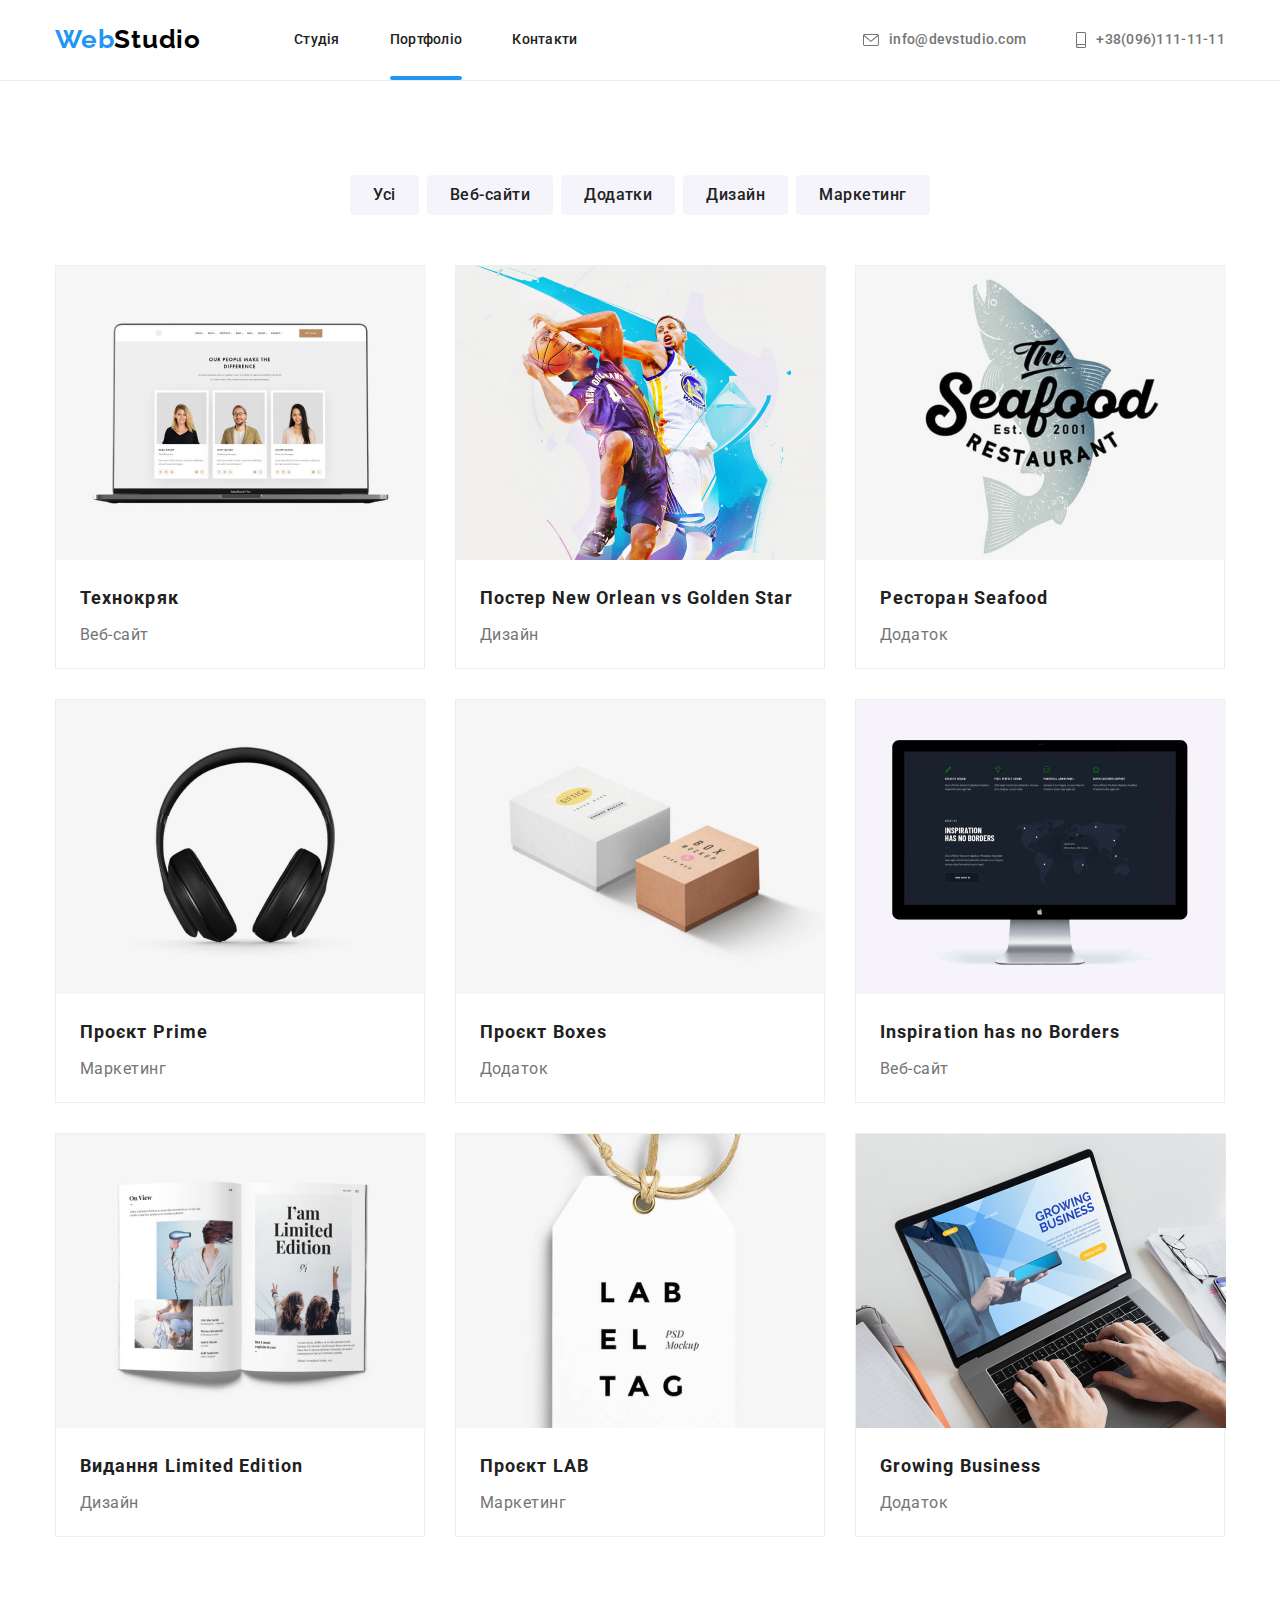
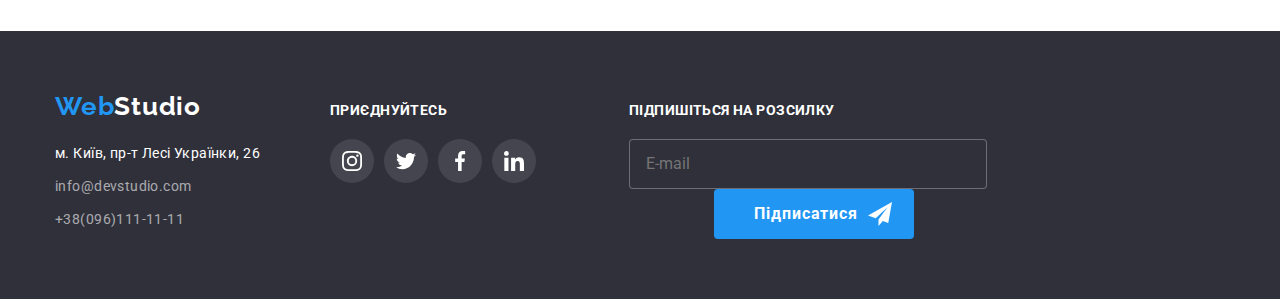
==== portfolio.html @ 128cfb01 "hw07-start" ====
<!DOCTYPE html>
<html lang="uk">
<head> 
    <meta charset="UTF-8">
    <meta http-equiv="X-UA-Compatible" content="IE=edge">
    <meta name="viewport" content="width=device-width, initial-scale=1.0">
    <title>goit-markup-hw-01</title>
    <link href="https://fonts.googleapis.com/css2?family=Raleway:wght@700&display=swap" rel="stylesheet" />
    <link href="https://fonts.googleapis.com/css2?family=Roboto:wght@400;500;700;900&display=swap" rel="stylesheet" />
    <link href="https://cdnjs.cloudflare.com/ajax/libs/modern-normalize/1.1.0/modern-normalize.min.css" rel="stylesheet" />
    <link rel="stylesheet" href="./css/styles.css" />
</head>  
<body>
    <header class="page-secondery">
        <div class="conteiner main-nav">
        <a class="logo-header" href="/"> 
            <span class="accent">Web</span>Studio
        </a>
        <nav>
         <ul class="site-nav list">
            <li class="item"><a href="./index.html" class="link">Студія</a> </li>
            <li class="item"><a href="./portfolio.html" class="link-current link">Портфоліо</a> </li>
            <li class="item"><a href="" class="link">Контакти</a> </li>
        </ul>
        </nav>
        <ul class="address list">
            <li class="item link">
                <a href="mailto:info@devstudio.com" class="link">
                <span class="icon-mail">
                    <svg width="16px" height="12px">
                        <use href="./images/icons.svg#icon-envelope"></use>
                    </svg>
                </span>
                info@devstudio.com
            </a>
        </li>
            <li class="item link">
                <a href="tel:+380961111111" class="link">
                <span class="icon-tel">
                    <svg width="10px" height="16px">
                        <use href="./images/icons.svg#icon-smartphone"></use>
                    </svg>
                </span>
                +38(096)111-11-11</a>
            </li>
        </ul>
        </div>
    </header>
    <main>
    <section class="section-portfolio">
    <div class="conteiner">
    <ul class="filter">
        <li class="button"><button class="button-filter link" type="button" class="link" >Усі</button></li>
        <li class="button"><button class="button-filter link" type="button" class="link">Веб-сайти</button></li>
        <li class="button"><button class="button-filter link" type="button" class="link">Додатки</button></li>
        <li class="button"><button class="button-filter link" type="button" class="link">Дизайн</button></li>
        <li class="button"><button class="button-filter link" type="button" class="link">Маркетинг</button></li>
    </ul>
    <ul class="pages">
        <li class="item">
           <a class="portfolio-link">
            <div class="pages-item">
            <img src="./images/portfolio1.jpg" alt="сторінка веб-сайта. Технокряк" width="370"
            />
            <p class="pages-overlay-text">
                Ресурс пропонує комплексні пропозиції 
                з різним рівнем функціоналу та сервісів. 
                Все це дозволить відвідувачу отримати вичерпні 
                відомості про компанію чи приватну особу.
            </p>
            </div>
            <div class="pages-title">
            <h2 class="pages-name">Технокряк</h2>
            <p class="pages-info">Веб-сайт</p>
            </div>
            </a>
         </li>
        <li class="item">
            <a class="portfolio-link"> 
            <div class="pages-item">                  
            <img src="./images/portfolio2.jpg" alt="два гравці баскетболісти" width="370"
            />
            <p class="pages-overlay-text">
                Ресурс пропонує комплексні пропозиції 
                з різним рівнем функціоналу та сервісів. 
                Все це дозволить відвідувачу отримати вичерпні 
                відомості про компанію чи приватну особу.
            </p>
            </div>
            <div class="pages-title">
            <h2 class="pages-name">Постер New Orlean vs Golden Star</h2>
            <p class="pages-info">Дизайн</p> 
            </div>   
            </a>                  
        </li>
        <li class="item"> 
            <a class="portfolio-link"> 
            <div class="pages-item">                       
            <img
            src="./images/portfolio-1.jpg" alt="логотип ресторану seafood" width="370"
            />
            <p class="pages-overlay-text">
                Ресурс пропонує комплексні пропозиції 
                з різним рівнем функціоналу та сервісів. 
                Все це дозволить відвідувачу отримати вичерпні 
                відомості про компанію чи приватну особу.
            </p>
            </div>
            <div class="pages-title">
            <h2 class="pages-name">Ресторан Seafood</h2>
            <p class="pages-info">Додаток</p>
            </div>   
            </a>                     
        </li>
        <li class="item"> 
            <a class="portfolio-link">
            <div class="pages-item">                        
            <img
            src="./images/portfolio-2.jpg" alt="навушники повнорозмірні бездротові" width="370"
            />
            <p class="pages-overlay-text">
                Ресурс пропонує комплексні пропозиції 
                з різним рівнем функціоналу та сервісів. 
                Все це дозволить відвідувачу отримати вичерпні 
                відомості про компанію чи приватну особу.
            </p>
            </div>
            <div class="pages-title">
            <h2 class="pages-name">Проєкт Prime</h2>
            <p class="pages-info">Маркетинг</p>
            </div> 
            </a>                    
        </li>
        <li class="item">   
            <a class="portfolio-link">
            <div class="pages-item">                  
            <img
            src="./images/portfolio5.jpg" alt="коробки" width="370"
            />
            <p class="pages-overlay-text">
                Ресурс пропонує комплексні пропозиції 
                з різним рівнем функціоналу та сервісів. 
                Все це дозволить відвідувачу отримати вичерпні 
                відомості про компанію чи приватну особу.
            </p>
            </div>
            <div class="pages-title">
            <h2 class="pages-name">Проєкт Boxes</h2>
            <p class="pages-info">Додаток</p>
            </div>     
            </a>                   
        </li>
        <li class="item">   
            <a class="portfolio-link">
            <div class="pages-item">                     
            <img
            src="./images/111.jpg" alt="сторінка веб-сайта. Inspiration has no Borders" width="370"
            />
            <p class="pages-overlay-text">
                Ресурс пропонує комплексні пропозиції 
                з різним рівнем функціоналу та сервісів. 
                Все це дозволить відвідувачу отримати вичерпні 
                відомості про компанію чи приватну особу.
            </p>
            </div>
            <div class="pages-title">
            <h2 class="pages-name">Inspiration has no Borders</h2>
            <p class="pages-info">Веб-сайт</p>
            </div>    
            </a>                    
        </li>
        <li class="item">  
            <a class="portfolio-link"> 
            <div class="pages-item">                     
            <img
            src="./images/portfolio7.jpg" alt="відкритий журнал, сторінки 22 і 23" width="370"
            />
            <p class="pages-overlay-text">
                Ресурс пропонує комплексні пропозиції 
                з різним рівнем функціоналу та сервісів. 
                Все це дозволить відвідувачу отримати вичерпні 
                відомості про компанію чи приватну особу.
            </p>
            </div>
            <div class="pages-title">
            <h2 class="pages-name">Видання Limited Edition</h2>
            <p class="pages-info">Дизайн</p>
            </div> 
            </a>                       
        </li>
        <li class="item"> 
            <a class="portfolio-link">
            <div class="pages-item">                        
            <img
            src="./images/portfolio8.jpg" alt="ярлик з рекламою проекту LAB" width="370"
            />
            <p class="pages-overlay-text">
                Ресурс пропонує комплексні пропозиції 
                з різним рівнем функціоналу та сервісів. 
                Все це дозволить відвідувачу отримати вичерпні 
                відомості про компанію чи приватну особу.
            </p>
            </div>
            <div class="pages-title">
            <h2 class="pages-name">Проєкт LAB</h2>
            <p class="pages-info">Маркетинг</p>
            </div>  
            </a>                      
        </li>
        <li class="item">  
            <a class="portfolio-link">
            <div class="pages-item">                     
            <img
            src="./images/2910404.jpg" alt="відкритий ноутбук" width="370"
            />
            <p class="pages-overlay-text">
                Ресурс пропонує комплексні пропозиції 
                з різним рівнем функціоналу та сервісів. 
                Все це дозволить відвідувачу отримати вичерпні 
                відомості про компанію чи приватну особу.
            </p>
            </div>
            <div class="pages-title">
            <h2 class="pages-name">Growing Business</h2>
            <p class="pages-info">Додаток</p>
            </div>  
            </a>                      
        </li>
    </ul>
    </div>
    </section>
    </main>
    <footer class="footer">
        <div class="conteiner-box">
            <div class="box-first">
            <a class="logo-footer" href="/"> 
                <span class="accent">Web</span>Studio
            </a>
            <address class="address-footer">
                м. Київ, пр-т Лесі Українки, 26
            </address>
              <address class="address-email">
                <a href="mailto:info@devstudio.com" class="link">info@devstudio.com</a>
              </address>
            <address class="address-tel">
                <a href="tel:+380961111111" class="link">+38(096)111-11-11</a>
              </address>
              </div>
              <div class="box-secondary">
                <h3 class="socials-title">ПРИЄДНУЙТЕСЬ</h3>
              <ul class="socials-list">
                <li> <a class="socials-link" href="#">
                    <svg width="20" height="20">
                      <use href="./images/icons.svg#icon-instagram-2"></use>
                    </svg>
                  </a>
                </li>
                <li> <a class="socials-link" href="#">
                    <svg width="20" height="20">
                      <use href="./images/icons.svg#icon-twitter-1"></use>
                    </svg>
                  </a>
                </li>
                <li> <a class="socials-link" href="#">
                    <svg width="20" height="20">
                      <use href="./images/icons.svg#icon-facebook-1"></use>
                    </svg>
                  </a>
                </li>
                <li> <a class="socials-link" href="#">
                    <svg width="20" height="20">
                      <use href="./images/icons.svg#icon-linkedin-1"></use>
                    </svg>
                  </a>
                </li>
              </ul>
            </div>
          
      <div class="box-third">
        <form class="footer-form">
           <h3 class="socials-title">Підпишіться на розсилку</h3>
            <input type="email" name="email" class="footer-input-email" placeholder="E-mail"/>
            <button type="submit" class="footer-btn">Підписатися
              <svg class="footer-btn-icon" width="24" height="24">
                <use href="./images/icons.svg#icon-send"></use>
              </svg>
            </button>
        </form>
      </div>
    </div>
    </footer>
</body>
</html>
---- css/styles.css ----
/* колір фону #F5F5F5!*/
/* header top line bg #FFFFFF! */
/* section bg ефективні рішення #2F303A */
/* section bg наша команда #F5F4FA */
/* футер bg #2F303A */
/* колір основного тексту #757575! */
/*другорядний колір тексту #212121*/
/* акцент #2196F3 */
/* address: телефон і e-mail rgba(255, 255, 255, 0.6) */

:root {
--primary-background-color: #F5F5F5;
--primary-white-color: #FFFFFF;
--primary-text-color: #757575;
--title-text-color: #212121;
--accent-color: #2196F3;
--primary-logo-color: #000000; 
--input-border-color:rgba(33, 33, 33, 0.2);
}

html {
box-sizing: border-box;
}

*,
*::before,
*::after {
box-sizing: inherit;
}

body {
/*background: var(--primary-background-color);*/
color: var(--primary-text-color);
font-family: Roboto, sans-serif;
/*overflow: hidden;*/
}

ul {
list-style: none;
margin-top: 0;
margin-bottom: 0;
padding: 0;
    }
img {
    display:block;
}
    
.visually-hidden {
position: absolute;
white-space: nowrap;
width: 1px;
height: 1px;
overflow: hidden;
border: 0;
padding: 0;
clip: rect(0 0 0 0);
clip-path: inset(50%);
margin: -1px;
}

.conteiner {
margin-left: auto;
margin-right: auto;
padding-left: 15px;
padding-right: 15px;
width: 1200px;
}


/* HEADER */

.page-first {
background-color: var(--primary-white-color);
}

.logo-header {
padding-top: 24px;
padding-bottom: 25px;

text-decoration: none;
color: var(--primary-logo-color);
font-family: Raleway, sans-serif; 
font-weight: 700;
font-size: 26px;
line-height: 1.19;
letter-spacing: 0.03em;
}

.accent {
color: var(--accent-color);
}

/* Site-nav */

.site-nav{
    display: flex;
    margin-left: 93px;
}

.site-nav .item:not( :last-child) {
    margin-right:50px;
}

.site-nav a {
display:block;
padding-top: 32px;
padding-bottom: 32px;

position: relative;

color: var(--title-text-color);
font-weight: 500;
font-size: 14px;
line-height: 1.14em;
letter-spacing: 0.02em;
text-decoration: none;

transition: color 250ms cubic-bezier(0.4, 0, 0.2, 1)
}

.site-nav .link:hover,
.site-nav .link:focus {
color: var(--accent-color);
;
}

.main-nav {
display: flex;
align-items: center;
  }

.link-current::after {
display: inline-block;
content:"";
width: 100%;
height: 4px;

position: absolute;
left: 0;
top: 76px;
background-color: var(--accent-color);
border-radius: 2px;
}


  /* address header*/

.address {
display:flex;
margin-left: auto;
}

.address .item:not( :last-child) {
margin-right:50px;
}

.address a {
display: flex;
align-items: center;

text-decoration: none;
color: var(--primary-text-color);
fill: var(--primary-text-color);
font-weight: 500;
font-size: 14px;
line-height: 1.14;
letter-spacing: 0.02em;

transition: color 250ms cubic-bezier(0.4, 0, 0.2, 1), 
    fill 250ms cubic-bezier(0.4, 0, 0.2, 1);
}

.address .item :hover,
.address .item :focus {
    color: var(--accent-color);
    fill: var(--accent-color);
    
}


.icon-mail {
display: flex;
align-items: center;
padding-top: 34px;
padding-bottom: 34px;
margin-right: 10px;
fill: currentColor;

transition: fill 250ms cubic-bezier(0.4, 0, 0.2, 1);
}

.icon-mail :hover,
.icon-mail :focus {
fill: var(--accent-color);
}

.icon-tel {
display: flex;
align-items: center;
padding-top: 32px;
padding-bottom: 32px;
margin-right: 10px;
fill: currentColor;

transition: fill 250ms cubic-bezier(0.4, 0, 0.2, 1);
}
    
.icon-tel :hover,
.icon-tel :focus {
fill: var(--accent-color);
}

/* Modal*/

.backdrop {
position: fixed;
top: 0;
left: 0;
z-index: 1;
width: 100%;
height: 100%;
background-color: rgba(47, 48, 58, 0.4);
opacity: 1;
transition: opacity 1250ms cubic-bezier(0.4, 0, 0.2, 1),
visibility  1250ms cubic-bezier(0.4, 0, 0.2, 1);

}

.backdrop.is-hidden .modal {
transform: translate(-50%, -50%) scale(1);
}

.is-hidden {
opacity: 0;
visibility: hidden;
pointer-events: none;

}

.modal {
position: absolute;
top: 50%;
left: 50%;
transform: translate(-50%, -50%) scale(1);

width: 528px;
max-height: 581px;
height: 100%;
padding: 40px;
background-color: var(--primary-white-color);
box-shadow: 0px 1px 3px rgba(0, 0, 0, 0.12), 
0px 1px 1px rgba(0, 0, 0, 0.14), 
0px 2px 1px rgba(0, 0, 0, 0.2);
border-radius: 4px;
/*overflow: auto;*/

}

.modal-close-button {
position: absolute;
top: 8px;
right: 8px;
display: flex;
align-items: center;
justify-content: center;
padding: 0;
width: 30px;
height: 30px;

fill:rgba(0, 0, 0, 1);
background-color: var(--primary-white-color);
border: 1px solid rgba(0, 0, 0, 0.1);
border-radius: 50%;
cursor: pointer;

transition: fill 250ms cubic-bezier(0.4, 0, 0.2, 1);
}



.modal-close-button:hover,
.modal-close-button:focus {
    fill: var(--accent-color);
  }

/* Form */
.modal-title {
font-family: 'Roboto';
font-style: normal;
font-weight: 700;
font-size: 20px;
line-height: 1.15em;
text-align: center;
letter-spacing: 0.03em;

color: #212121;
max-width: 448px;
max-height: 23;
margin-top: 0;
margin-bottom: 12px;
    }

.form-label {
display: block;
margin-bottom: 4px;
font-size: 12px;
line-height: 1.17em;
letter-spacing: 0.01em;

color: var(--primary-text-color);

}

.form-control {
position: relative;    
}

.form-input {
width: 100%;
height: 40px;
padding: 14px 14px 14px 35px;
border: 1px solid var(--input-border-color);
border-radius: 4px;
outline: none;  
margin-bottom: 10px;
cursor: pointer;
}

.form-input:focus {
border-color: var(--accent-color);
}

.form-input:focus + .form-icon{
border-color: var(--accent-color);
fill: var(--accent-color);
transform:translate(-250%, -100%);

    }

.form-icon {
position: absolute;
top:50%;
left: 15px;
transform:translate(0%, -100%);
fill: var(--title-text-color);
transition: transform 250ms cubic-bezier(0.4, 0, 0.2, 1);
}

.form-textarea {
width: 100%;
height: 120px;
padding: 12px 16px;
margin-bottom: 20px;
border: 1px solid var(--input-border-color);
border-radius: 4px;
font-size: 12px;
line-height: 1.17;
resize: none;
fill: rgba(117, 117, 117, 0.5)
}

 textarea :checked {
    border-color: var(--accent-color);
    fill: var(--accent-color);
}


/*Checkbox*/
.checkbox-control {
    position: relative;
    display: flex;
    align-items: center;
    justify-content: center;
    margin-bottom: 30px;
    
}

.checkbox-label {
display: block;
padding-left: 8px;
  font-size: 14px;
  /*line-height: 1.71;*/
  letter-spacing: 0.03em;
  color: var(--primary-text-color);
  cursor: pointer;

  
  }

.checkbox-input {
      appearance: none;
    -webkit-appearance: none;
    -moz-appearance: none;
  }

 
.checkbox-input {
    width: 16px;
    height: 15px;     
    display: flex;
    align-items: center;
    justify-content: center;
   }

.checkbox-border  {
    position: absolute;
    top: 50%;
    left: 20px;
    transform: translateY(-50%);
    display: flex;
    align-items: center;
    justify-content: center;
    width: 16px;
    height: 15px;
    border: 2px solid rgba(33, 33, 33, 1);
    border-radius: 2px;
    background-color: var(--primary-white-color);
    background-origin: border-box;
    z-index: -1;
    transition: background-color 250ms cubic-bezier(0.4, 0, 0.2, 1),
    fill-opacity 250ms cubic-bezier(0.4, 0, 0.2, 1);
}

.checkbox-input:checked + .checkbox-border  {
    border: none;
    background-color: var(--accent-color);
    fill: var(--primary-white-color)
  }

  .form-button {
    display: flex;
    align-items: center;
    justify-content: center;
    margin-left: auto;
    margin-right: auto;
    border: none;
border-radius: 4px;
padding: 10px 52px;

min-width: 200px;
height: 50px;
box-shadow: 0px 4px 4px rgba(0, 0, 0, 0.15);

      
background-color: var(--accent-color);
color: var(--primary-white-color);
font-family: inherit;
font-weight: 700;
font-size: 16px;
line-height: 1.88;
letter-spacing: 0.06em;   
cursor: pointer;
transition: background-color 2250ms cubic-bezier(0.4, 0, 0.2, 1),
color 2250ms cubic-bezier(0.4, 0, 0.2, 1);
  }

  .form-button:hover {
 color: tomato;
  }
  
 /*HERO */

 .section-hero {
max-width: 1600px;
height: 600px;
margin-left: auto;
margin-right: auto;
background-image: linear-gradient(rgba(47, 48, 58, 0.4),
 rgba(47, 48, 58, 0.4)), 
 url(../images/bcg-Img.jpg);
background-size: cover;
background-repeat: no-repeat;
background-position: center;
background-color: #000000;
 }

.section-hero {
padding-top: 200px;
padding-bottom: 200px;
margin-left: auto;
 margin-right: auto;
    
background-color: #2F303A;
color: var(--primary-white-color);
   }

.hero-title {
margin-top: 0;
margin-bottom: 0;
margin-bottom: 30px;

text-transform: uppercase;
font-weight: 900;
font-size: 44px;
line-height: 1.36;
letter-spacing: 0.06em;
align-items: center;
text-align: center;
    /*outline: 2px solid tomato;*/
   }

/* BUTTON */

.hero-button {
display: flex;
margin-left: auto;
margin-right: auto;
border-radius: 4px;
padding: 10.14px 32.04px;
min-width: 216px;
        
background-color: var(--accent-color);
color: var(--primary-white-color);
font-family: inherit;
font-weight: 700;
font-size: 16px;
line-height: 1.88;
letter-spacing: 0.06em;       
}

/*features*/

.section-features {
padding-top: 94px;
padding-bottom: 94px;
   }

.features {
display: flex;
padding-left: 0;
padding-right: 0;
    }

.features > .features-text {
width: 270px;
margin-right: 30px;
margin-left: 0;
}
        
.features-text:last-child {
margin-right: 0px;
}
    
.icon-img {
display: flex;
align-items: center;
justify-content: center;
width: 270px;
height: 120px;
background-color: #F5F4FA;
margin-bottom: 30px;
border-radius: 4px;
}

.section-title {
margin-top: 0;
margin-bottom: 10px;
color: var(--title-text-color);
font-family: Roboto;
font-weight: 700;
font-size: 14px;
line-height: 1.14;
letter-spacing: 0.03em;
    }

.section-paragraph {
margin-top: 0;
margin-bottom: 0;
font-weight: 400;
font-size: 14px;
line-height: 1.71;
letter-spacing: 0.03em;
    }

/* Чим ми займаємося*/ 

.section-work {
padding-top: 0px;
padding-bottom: 94px;
}

.job {
margin-top: 0;
margin-bottom: 50px;
color: var(--title-text-color);
font-weight: 700;
font-size: 36px;
line-height: 1.17;
letter-spacing: 0.03em;
text-align: center;
}

.metier {
display: flex;
padding-left: 0;
padding-right: 0;
}

.metier .box{
width: 370px;
margin-right: 30px;
}

.metier .box:last-child{
margin-right: 0;
}

.box-img {
position: relative;
overflow: hidden;
}

.box-title-overlay {
position: absolute;
  right: 0;
  bottom: 0;
  width: 370px;
  height: 70px;
  color: var(--primary-white-color);
  background-color: rgba(47, 48, 58, 0.8);
}

.box-title-overlay {
font-family: 'Roboto';
font-style: normal;
font-weight: 700;
font-size: 14px;
line-height: 16px;
text-align: center;
letter-spacing: 0.03em;
text-transform: uppercase;
margin: 0;

color: var(--primary-white-color);
}

.addition {
    display: flex;
    align-items: center;
    justify-content: center;   
}

.mobile {
    display: flex;
    align-items: center;
    justify-content: center;  
}

.design {
    display: flex;
    align-items: center;
    justify-content: center; 
}


/* Наша команда*/

.section-team {
padding-top: 94px;
padding-bottom: 94px;
background-color: #F5F4FA;
}

.section-text {
margin-top: 0;
margin-bottom: 50px;
color: var(--title-text-color);
font-weight: 700;
font-size: 36px;
line-height: 1.17;
letter-spacing: 0.03em;
text-align: center;
}

.photo-list {
display: flex;
  }

.photo-list  .item {
width: 270px;
margin-right: 30px;
}

.photo-list  .item:last-child {
margin-right: 0;
}

.crewman {
background-color: var(--primary-white-color);
box-shadow: 0px 1px 3px rgba(0, 0, 0, 0.12), 
0px 1px 1px rgba(0, 0, 0, 0.14), 
0px 2px 1px rgba(0, 0, 0, 0.2);
border-radius: 0px 0px 4px 4px;
padding-top: 30px;
padding-bottom: 30px;
text-align: center;
}

.social-box {
display: flex;
align-items: center;
justify-content: center;
}

.section-name {
margin-top: 0;
margin-bottom: 10px;
color: var(--title-text-color);
font-weight: 500;
font-size: 16px;
line-height: 1.19;
letter-spacing: 0.03em;
}

.section-profession {
margin-top: 0;
margin-bottom: 16px;
font-weight: 400;
font-size: 16px;
line-height: 1.19;
letter-spacing: 0.03em;
}

.team-socials-link {
display: flex;
align-items: center;
justify-content: center;
width: 44px;
height: 44px;
fill: #AFB1B8;
background-color: var(--primary-white-color);
border-radius: 50%;

transition: background-color 250ms cubic-bezier(0.4, 0, 0.2, 1),
fill 250ms cubic-bezier(0.4, 0, 0.2, 1);
}

.team-socials-link:hover,
.team-socials-link:focus {
background-color: var(--accent-color);
fill: var(--primary-white-color);
}

/* Постійні клієнти*/

.section-clients {
padding-top: 94px;
padding-bottom: 94px; 
}

.title-clients {
margin-top: 0;
margin-bottom: 50px;
color: var(--title-text-color);
font-weight: 700;
font-size: 36px;
line-height: 1.17;
letter-spacing: 0.03em;
text-align: center;
}

.clients-list {
display: flex;
align-items: center;
justify-content: center;  
}


.clients-img {
display: flex;
width: 170px;
height: 92px;
margin-right: 30px;
align-items: center;
justify-content: center;
fill: #AFB1B8;
border: 1px solid #AFB1B8;
border-radius: 4px;

transition: fill 250ms cubic-bezier(0.4, 0, 0.2, 1),
 border 250ms cubic-bezier(0.4, 0, 0.2, 1);
}


.clients-item  .clients-img:hover,
.clients-item  .clients-img:focus {
 fill: var(--accent-color);
 border: 1px solid var(--accent-color);
 
}


/* footer*/

footer {
background-color: #2F303A;
}

.footer {
padding-top: 60px;
padding-bottom: 60px;
}

.conteiner-box {
display: flex;
align-items: baseline;
margin-left: auto;
margin-right: auto;
padding-left: 15px;
padding-right: 15px;
width: 1200px;
}

.box-first {
margin-left: 0px;
margin-right: 70px;
}

.box-secondary {
display: block;
margin-right: 93px;
}


.logo-footer {
display: block;
margin-top: 0px;
margin-bottom: 20px;

text-decoration: none;
color: var(--primary-white-color);
font-family: 'Raleway';
font-style: normal;
font-weight: 700;
font-size: 26px;
line-height: 1.19;
letter-spacing: 0.03em;
}


.address-footer {
display: block;
margin-top: 0;
margin-bottom: 9px;

text-decoration: none;
color: var(--primary-white-color);
font-family: 'Roboto';
font-style: normal;
font-weight: 400;
font-size: 14px;
line-height: 1.71;
letter-spacing: 0.03em;
}

.address-email a {
display: block;
margin-top: 0;
margin-bottom: 9px;

color: rgba(255, 255, 255, 0.6);
text-decoration: none;
font-family: 'Roboto';
font-style: normal;
font-weight: 400;
font-size: 14px;
line-height: 1.71;
letter-spacing: 0.03em;

transition: color 250ms cubic-bezier(0.4, 0, 0.2, 1);
}

.address-tel a {
display: block;
margin-top: 0;
margin-bottom: 0px;

color: rgba(255, 255, 255, 0.6);
text-decoration: none;
font-family: 'Roboto';
font-style: normal;
font-weight: 400;
font-size: 14px;
line-height: 1.71;
letter-spacing: 0.03em;

transition: color 250ms cubic-bezier(0.4, 0, 0.2, 1);
}


.address-email .link:hover,
.address-email .link:focus {
color: var(--accent-color);
}

.address-tel .link:hover,
.address-tel .link:focus {
color: var(--accent-color);
}

.socials-title {
display: block;
margin-top: 0;
margin-bottom: 20px;
color: var(--primary-white-color);
font-family: Roboto;
font-weight: 700;
font-size: 14px;
line-height: 1.14;
letter-spacing: 0.03em;
text-transform: uppercase;
        }

.socials-list {
display: flex;
gap: 10px;
      }
      
.socials-link {
display: flex;
align-items: center;
justify-content: center;
width: 44px;
height: 44px;
fill: var(--primary-white-color);
background-color: rgba(255, 255, 255, 0.1);
border-radius: 50%;

transition: background-color 250ms cubic-bezier(0.4, 0, 0.2, 1);
}
      
.socials-link:hover,
.socials-link:focus {
background-color: var(--accent-color);
}

/* Footer form*/

.box-third {
display: inline-block;
}

.footer-input-btn {
display: flex;
align-content: center;
justify-content: center;
}

.footer-input-email {
  margin-left: auto;
  margin-right: 12px;
  font-size: 16px;
  line-height: 1.2;
  background-color: rgba(47, 48, 58, 1);
  color:rgba(255, 255, 255, 0.6);
  padding-left: 16px;
  width: 358px;
  height: 50px;
  border: 1px solid 
  rgba(255, 255, 255, 0.3);
  border-radius: 4px;
  outline: none;
  transition: border-color var(--accent-color);
}

.footer-btn {
margin-left: auto;
margin-right: auto;
border: none;
border-radius: 4px;
padding: 10px 10px 10px 28px;

font-size: 16px;
font-weight: 700;
line-height: 1.9;
letter-spacing:0.06em;
background-color: var(--accent-color);
color: var(--primary-white-color);
fill: var(--primary-white-color);

min-width: 200px;
height: 50px;

display: flex;
align-items: center;
justify-content: center;
cursor: pointer;
}

.footer-btn-icon {
margin-left: 10px;
align-items: center;
}



/*Portfolio*/

.page-secondery {
background-color: var(--primary-white-color);
border-bottom: 1px solid #ECECEC;
}

.section-portfolio{
padding-top: 94px;
padding-bottom: 94px;

}

.filter {
display: flex;
justify-content: center;
margin-left: auto;
margin-right: auto;
margin-bottom: 50px;
padding-left: 0;
}

.button-filter {
padding: 6px 22px;
background: #F5F4FA;
border-radius: 4px;
border: 1px solid transparent;
text-align: center;

color: var(--title-text-color);
font-family: 'Roboto';
font-style: normal;
font-weight: 500;
font-size: 16px;
line-height: 1.62;
letter-spacing: 0.03em;

}

.button {
margin-right: 8px;
    }

.button:last-child {
margin-right: 0px;
}

.filter .link {
transition: background-color 250ms cubic-bezier(0.4, 0, 0.2, 1),
    color 250ms cubic-bezier(0.4, 0, 0.2, 1);
}

.filter .link:hover,
.filter .link:focus {
background-color: var(--accent-color);
color: var(--primary-white-color);
box-shadow: 0px 3px 1px rgba(0, 0, 0, 0.1),
 0px 1px 2px rgba(0, 0, 0, 0.08),
  0px 2px 2px rgba(0, 0, 0, 0.12);
transition: box-shadow 250ms cubic-bezier(0.4, 0, 0.2, 1);
}

.pages {
display: flex;
flex-wrap: wrap;
justify-content: space-between;
    
margin-top: 0;
margin-bottom: 0;
padding: 0;
}

.pages .item {
width: 370px;
height: 404px;
margin-right: 30px;
margin-bottom: 30px;
border: 1px solid #EEEEEE;
}

.pages-item {
position: relative;
overflow: hidden;
width: 370px;
height: 294px;
}
          
.pages-item {
transition: box-shadow 250ms cubic-bezier(0.4, 0, 0.2, 1);
} 

.pages-overlay-text {
position: absolute;
top: 0;
left: 0;
display: block;
width: 100%;
height: 100%;
padding: 63px 24px;
margin: 0;
background-color: rgba(33, 150, 243, 0.9);
transform: translateY(100%);
transition: transform 250ms cubic-bezier(0.4, 0, 0.2, 1);
}
        
.portfolio-link:hover .pages-overlay-text {
transform: translateY(0);
}
        
.pages-overlay-text {
align-content: center;
font-size: 18px;
line-height: 1.56;
color: var(--primary-white-color);
padding: 60px 24px;
}
        

.pages-title {
padding: 20px 24px;
}

.pages-name {
margin-top: 0px;
margin-bottom: 4px;  
color: var(--title-text-color);
font-weight: 700;
font-size: 18px;
line-height: 2;
letter-spacing: 0.06em;
}

.pages-info {
margin-top: 0px;
margin-bottom: 0px;  
font-weight: 400;
font-size: 16px;
line-height: 1.88;
letter-spacing: 0.03em;
}


.pages .item:nth-child(3n) {
margin-right: 0;
}
.pages .item:nth-last-child(-n+3) {
margin-bottom: 0;
}

.pages .item:hover{
    box-shadow: 0px 1px 1px rgba(0, 0, 0, 0.12),
     0px 4px 4px rgba(0, 0, 0, 0.06), 
     1px 4px 6px rgba(0, 0, 0, 0.16);
}
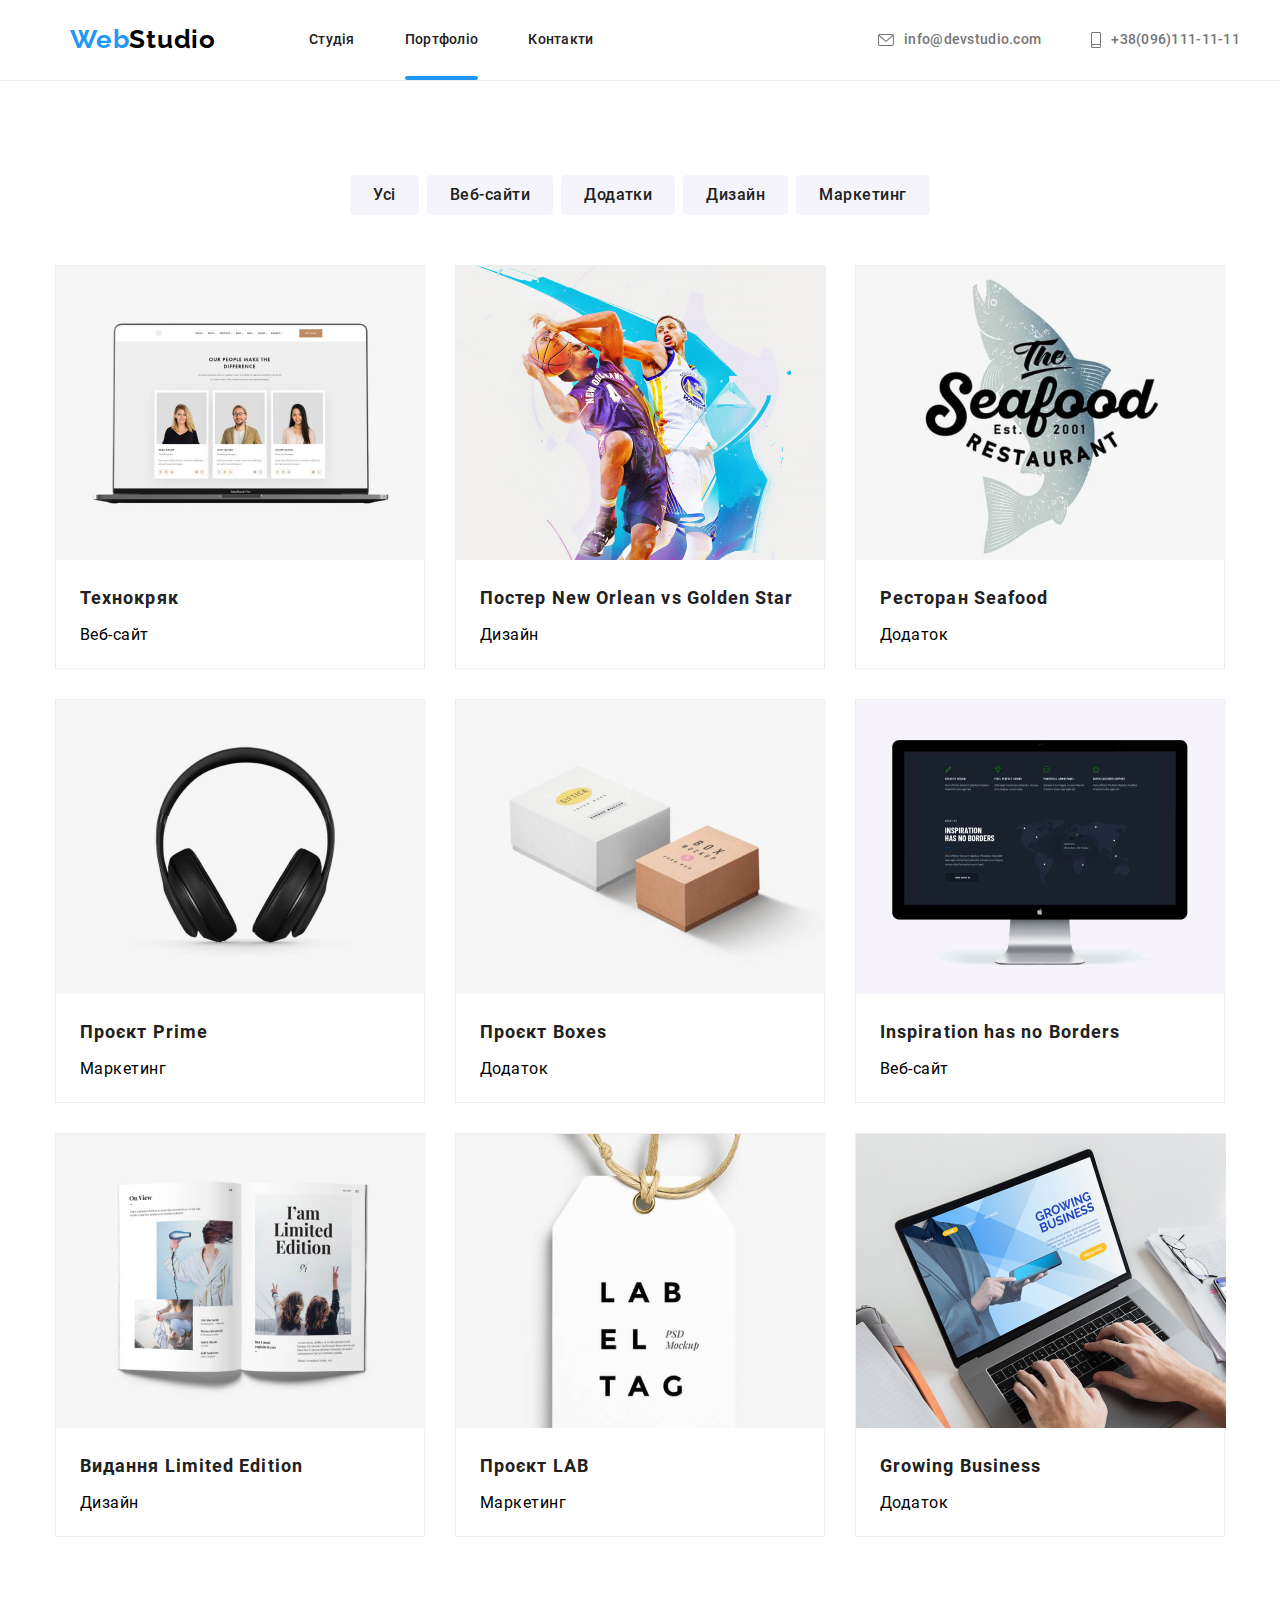
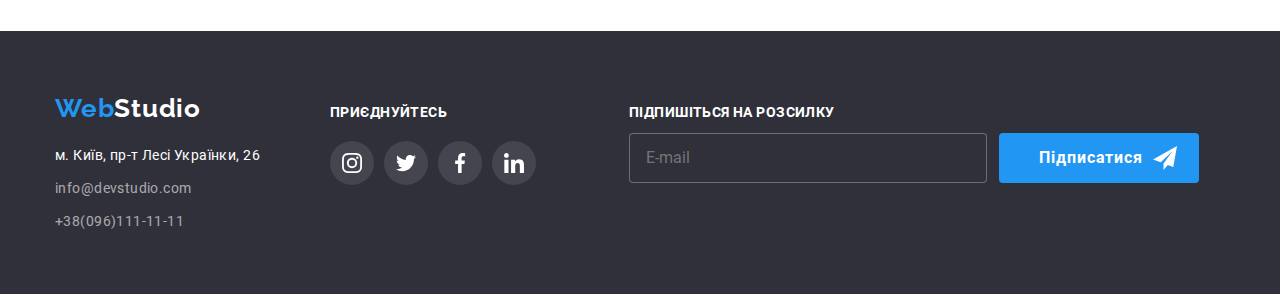
==== commit b96cb936: "HW-7" ====
--- a/portfolio.html
+++ b/portfolio.html
@@ -5,289 +5,312 @@
     <meta http-equiv="X-UA-Compatible" content="IE=edge">
     <meta name="viewport" content="width=device-width, initial-scale=1.0">
     <title>goit-markup-hw-01</title>
-    <link href="https://fonts.googleapis.com/css2?family=Raleway:wght@700&display=swap" rel="stylesheet" />
-    <link href="https://fonts.googleapis.com/css2?family=Roboto:wght@400;500;700;900&display=swap" rel="stylesheet" />
     <link href="https://cdnjs.cloudflare.com/ajax/libs/modern-normalize/1.1.0/modern-normalize.min.css" rel="stylesheet" />
-    <link rel="stylesheet" href="./css/styles.css" />
+    <link rel="stylesheet" href="./css/main.min.css" />
 </head>  
 <body>
-    <header class="page-secondery">
-        <div class="conteiner main-nav">
-        <a class="logo-header" href="/"> 
-            <span class="accent">Web</span>Studio
+    <header class="page-portfolio">
+        <div class="conteiner">
+          <div class="main-nav">
+        <a class="logo" href="/"> 
+            <span class="logo__logo-header">Web</span>Studio
         </a>
         <nav>
-         <ul class="site-nav list">
-            <li class="item"><a href="./index.html" class="link">Студія</a> </li>
-            <li class="item"><a href="./portfolio.html" class="link-current link">Портфоліо</a> </li>
-            <li class="item"><a href="" class="link">Контакти</a> </li>
+         <ul class="page-header__site-nav">
+            <li class="page-header__item">
+              <a href="./index.html" class="page-header__link">Студія
+            </a> </li>
+            <li class="page-header__item">
+              <a href="./portfolio.html" class="page-header__link page-header__link--current">Портфоліо</a> </li>
+            <li class="page-header__item">
+              <a href="" class="page-header__link">Контакти</a> </li>
         </ul>
         </nav>
-        <ul class="address list">
-            <li class="item link">
-                <a href="mailto:info@devstudio.com" class="link">
-                <span class="icon-mail">
-                    <svg width="16px" height="12px">
-                        <use href="./images/icons.svg#icon-envelope"></use>
-                    </svg>
-                </span>
-                info@devstudio.com
-            </a>
-        </li>
-            <li class="item link">
-                <a href="tel:+380961111111" class="link">
-                <span class="icon-tel">
-                    <svg width="10px" height="16px">
-                        <use href="./images/icons.svg#icon-smartphone"></use>
-                    </svg>
-                </span>
-                +38(096)111-11-11</a>
+        <ul class="address">
+            <li class="page-header__item">
+              <a class="page-header__address-link" href="mailto:info@devstudio.com">
+              <span class="page-header__icon-mail">
+                <svg width="16px" height="12px">
+                  <use href="./images/icons.svg#icon-envelope"></use>
+                </svg>
+            </span>
+              info@devstudio.com
+            </a></li>
+            <li class="page-header__item">
+              <a class="page-header__address-link" href="tel:+380961111111">
+              <span class="page-header__icon-tel">
+                <svg width="10px" height="16px">
+                    <use href="./images/icons.svg#icon-smartphone"></use>
+                </svg>
+            </span>
+              +38(096)111-11-11</a></li>
+        </ul>
+          </div>
+        </div>
+</header>
+    <main>
+      <section class="section-portfolio">
+        <div class="conteiner">
+        <ul class="filter">
+            <li class="button filter__button"><button class="button-filter link" type="button" class="link" >Усі</button></li>
+            <li class="button filter__button"><button class="button-filter link" type="button" class="link">Веб-сайти</button></li>
+            <li class="button filter__button"><button class="button-filter link" type="button" class="link">Додатки</button></li>
+            <li class="button filter__button"><button class="button-filter link" type="button" class="link">Дизайн</button></li>
+            <li class="button filter__button"><button class="button-filter link" type="button" class="link">Маркетинг</button></li>
+        </ul>
+        <ul class="pages">
+            <li class="card pages__card">
+               
+                <div class="pages-item">
+                <a class="pages-item__portfolio-link">
+                <img src="./images/portfolio1.jpg" 
+                alt="сторінка веб-сайта. Технокряк" 
+                width="370"
+                />
+                <p class="pages-item__pages-overlay-text">
+                    Ресурс пропонує комплексні пропозиції 
+                    з різним рівнем функціоналу та сервісів. 
+                    Все це дозволить відвідувачу отримати вичерпні 
+                    відомості про компанію чи приватну особу.
+                </p>
+                </div>
+                <div class="pages-item__pages-title">
+                <h2 class="pages-item__pages-name">Технокряк</h2>
+                <p class="pages-item__pages-info">Веб-сайт</p>
+                </a>
+                </div>
+                
+             </li>
+            <li class="card pages__card">
+                
+                <div class="pages-item">  
+                  <a class="pages-item__portfolio-link">                 
+                <img src="./images/portfolio2.jpg" alt="два гравці баскетболісти" width="370"
+                />
+                <p class="pages-item__pages-overlay-text">
+                    Ресурс пропонує комплексні пропозиції 
+                    з різним рівнем функціоналу та сервісів. 
+                    Все це дозволить відвідувачу отримати вичерпні 
+                    відомості про компанію чи приватну особу.
+                </p>
+                </div>
+                <div class="pages-item__pages-title">
+                <h2 class="pages-item__pages-name">Постер New Orlean vs Golden Star</h2>
+                <p class="pages-item__pages-info">Дизайн</p>
+                  </a>   
+                </div>   
+                               
+            </li>
+            <li class="card pages__card"> 
+               
+                <div class="pages-item">
+                  <a class="pages-item__portfolio-link">                        
+                <img
+                src="./images/portfolio-1.jpg" alt="логотип ресторану seafood" width="370"
+                />
+                <p class="pages-item__pages-overlay-text">
+                    Ресурс пропонує комплексні пропозиції 
+                    з різним рівнем функціоналу та сервісів. 
+                    Все це дозволить відвідувачу отримати вичерпні 
+                    відомості про компанію чи приватну особу.
+                </p>
+                </div>
+                <div class="pages-item__pages-title">
+                <h2 class="pages-item__pages-name">Ресторан Seafood</h2>
+                <p class="pages-item__pages-info">Додаток</p>
+                  </a> 
+                </div>   
+                                    
+            </li>
+            <li class="card pages__card"> 
+                
+                <div class="pages-item">
+                  <a class="pages-item__portfolio-link">                   
+                <img
+                src="./images/portfolio-2.jpg" alt="навушники повнорозмірні бездротові" width="370"
+                />
+                <p class="pages-item__pages-overlay-text">
+                    Ресурс пропонує комплексні пропозиції 
+                    з різним рівнем функціоналу та сервісів. 
+                    Все це дозволить відвідувачу отримати вичерпні 
+                    відомості про компанію чи приватну особу.
+                </p>
+                </div>
+                <div class="pages-item__pages-title">
+                <h2 class="pages-item__pages-name">Проєкт Prime</h2>
+                <p class="pages-item__pages-info">Маркетинг</p>
+                  </a>
+                </div> 
+                                    
+            </li>
+            <li class="card pages__card">   
+               
+                <div class="pages-item">   
+                  <a class="pages-item__portfolio-link">               
+                <img
+                src="./images/portfolio5.jpg" alt="коробки" width="370"
+                />
+                <p class="pages-item__pages-overlay-text">
+                    Ресурс пропонує комплексні пропозиції 
+                    з різним рівнем функціоналу та сервісів. 
+                    Все це дозволить відвідувачу отримати вичерпні 
+                    відомості про компанію чи приватну особу.
+                </p>
+                </div>
+                <div class="pages-item__pages-title">
+                <h2 class="pages-item__pages-name">Проєкт Boxes</h2>
+                <p class="pages-item__pages-info">Додаток</p>
+                  </a>
+                </div>     
+                                   
+            </li>
+            <li class="card pages__card">   
+                
+                <div class="pages-item">
+                  <a class="pages-item__portfolio-link">                    
+                <img
+                src="./images/111.jpg" alt="сторінка веб-сайта. Inspiration has no Borders" width="370"
+                />
+                <p class="pages-item__pages-overlay-text">
+                    Ресурс пропонує комплексні пропозиції 
+                    з різним рівнем функціоналу та сервісів. 
+                    Все це дозволить відвідувачу отримати вичерпні 
+                    відомості про компанію чи приватну особу.
+                </p>
+                </div>
+                <div class="pages-item__pages-title">
+                <h2 class="pages-item__pages-name">Inspiration has no Borders</h2>
+                <p class="pages-item__pages-info">Веб-сайт</p>
+                  </a>
+                </div>    
+                                    
+            </li>
+            <li class="card pages__card">  
+        
+                <div class="pages-item">  
+                  <a class="pages-item__portfolio-link">                    
+                <img
+                src="./images/portfolio7.jpg" alt="відкритий журнал, сторінки 22 і 23" width="370"
+                />
+                <p class="pages-item__pages-overlay-text">
+                    Ресурс пропонує комплексні пропозиції 
+                    з різним рівнем функціоналу та сервісів. 
+                    Все це дозволить відвідувачу отримати вичерпні 
+                    відомості про компанію чи приватну особу.
+                </p>
+                </div>
+                <div class="pages-item__pages-title">
+                <h2 class="pages-item__pages-name">Видання Limited Edition</h2>
+                <p class="pages-item__pages-info">Дизайн</p>
+                  </a> 
+                </div> 
+                                      
+            </li>
+            <li class="card pages__card"> 
+                
+                <div class="pages-item">  
+                  <a class="pages-item__portfolio-link">                  
+                <img
+                src="./images/portfolio8.jpg" alt="ярлик з рекламою проекту LAB" width="370"
+                />
+                <p class="pages-item__pages-overlay-text">
+                    Ресурс пропонує комплексні пропозиції 
+                    з різним рівнем функціоналу та сервісів. 
+                    Все це дозволить відвідувачу отримати вичерпні 
+                    відомості про компанію чи приватну особу.
+                </p>
+                </div>
+                <div class="pages-item__pages-title">
+                <h2 class="pages-item__pages-name">Проєкт LAB</h2>
+                <p class="pages-item__pages-info">Маркетинг</p>
+                  </a> 
+                </div>  
+                                     
+            </li>
+            <li class="card pages__card">  
+              
+                <div class="pages-item">  
+                  <a class="pages-item__portfolio-link">                   
+                <img
+                src="./images/2910404.jpg" alt="відкритий ноутбук" width="370"
+                />
+                <p class="pages-item__pages-overlay-text">
+                    Ресурс пропонує комплексні пропозиції 
+                    з різним рівнем функціоналу та сервісів. 
+                    Все це дозволить відвідувачу отримати вичерпні 
+                    відомості про компанію чи приватну особу.
+                </p>
+                </div>
+                <div class="pages-item__pages-title">
+                <h2 class="pages-item__pages-name">Growing Business</h2>
+                <p class="pages-item__pages-info">Додаток</p>
+                  </a>
+                </div>  
+                                     
             </li>
         </ul>
         </div>
-    </header>
-    <main>
-    <section class="section-portfolio">
-    <div class="conteiner">
-    <ul class="filter">
-        <li class="button"><button class="button-filter link" type="button" class="link" >Усі</button></li>
-        <li class="button"><button class="button-filter link" type="button" class="link">Веб-сайти</button></li>
-        <li class="button"><button class="button-filter link" type="button" class="link">Додатки</button></li>
-        <li class="button"><button class="button-filter link" type="button" class="link">Дизайн</button></li>
-        <li class="button"><button class="button-filter link" type="button" class="link">Маркетинг</button></li>
-    </ul>
-    <ul class="pages">
-        <li class="item">
-           <a class="portfolio-link">
-            <div class="pages-item">
-            <img src="./images/portfolio1.jpg" alt="сторінка веб-сайта. Технокряк" width="370"
-            />
-            <p class="pages-overlay-text">
-                Ресурс пропонує комплексні пропозиції 
-                з різним рівнем функціоналу та сервісів. 
-                Все це дозволить відвідувачу отримати вичерпні 
-                відомості про компанію чи приватну особу.
-            </p>
-            </div>
-            <div class="pages-title">
-            <h2 class="pages-name">Технокряк</h2>
-            <p class="pages-info">Веб-сайт</p>
-            </div>
-            </a>
-         </li>
-        <li class="item">
-            <a class="portfolio-link"> 
-            <div class="pages-item">                  
-            <img src="./images/portfolio2.jpg" alt="два гравці баскетболісти" width="370"
-            />
-            <p class="pages-overlay-text">
-                Ресурс пропонує комплексні пропозиції 
-                з різним рівнем функціоналу та сервісів. 
-                Все це дозволить відвідувачу отримати вичерпні 
-                відомості про компанію чи приватну особу.
-            </p>
-            </div>
-            <div class="pages-title">
-            <h2 class="pages-name">Постер New Orlean vs Golden Star</h2>
-            <p class="pages-info">Дизайн</p> 
-            </div>   
-            </a>                  
-        </li>
-        <li class="item"> 
-            <a class="portfolio-link"> 
-            <div class="pages-item">                       
-            <img
-            src="./images/portfolio-1.jpg" alt="логотип ресторану seafood" width="370"
-            />
-            <p class="pages-overlay-text">
-                Ресурс пропонує комплексні пропозиції 
-                з різним рівнем функціоналу та сервісів. 
-                Все це дозволить відвідувачу отримати вичерпні 
-                відомості про компанію чи приватну особу.
-            </p>
-            </div>
-            <div class="pages-title">
-            <h2 class="pages-name">Ресторан Seafood</h2>
-            <p class="pages-info">Додаток</p>
-            </div>   
-            </a>                     
-        </li>
-        <li class="item"> 
-            <a class="portfolio-link">
-            <div class="pages-item">                        
-            <img
-            src="./images/portfolio-2.jpg" alt="навушники повнорозмірні бездротові" width="370"
-            />
-            <p class="pages-overlay-text">
-                Ресурс пропонує комплексні пропозиції 
-                з різним рівнем функціоналу та сервісів. 
-                Все це дозволить відвідувачу отримати вичерпні 
-                відомості про компанію чи приватну особу.
-            </p>
-            </div>
-            <div class="pages-title">
-            <h2 class="pages-name">Проєкт Prime</h2>
-            <p class="pages-info">Маркетинг</p>
-            </div> 
-            </a>                    
-        </li>
-        <li class="item">   
-            <a class="portfolio-link">
-            <div class="pages-item">                  
-            <img
-            src="./images/portfolio5.jpg" alt="коробки" width="370"
-            />
-            <p class="pages-overlay-text">
-                Ресурс пропонує комплексні пропозиції 
-                з різним рівнем функціоналу та сервісів. 
-                Все це дозволить відвідувачу отримати вичерпні 
-                відомості про компанію чи приватну особу.
-            </p>
-            </div>
-            <div class="pages-title">
-            <h2 class="pages-name">Проєкт Boxes</h2>
-            <p class="pages-info">Додаток</p>
-            </div>     
-            </a>                   
-        </li>
-        <li class="item">   
-            <a class="portfolio-link">
-            <div class="pages-item">                     
-            <img
-            src="./images/111.jpg" alt="сторінка веб-сайта. Inspiration has no Borders" width="370"
-            />
-            <p class="pages-overlay-text">
-                Ресурс пропонує комплексні пропозиції 
-                з різним рівнем функціоналу та сервісів. 
-                Все це дозволить відвідувачу отримати вичерпні 
-                відомості про компанію чи приватну особу.
-            </p>
-            </div>
-            <div class="pages-title">
-            <h2 class="pages-name">Inspiration has no Borders</h2>
-            <p class="pages-info">Веб-сайт</p>
-            </div>    
-            </a>                    
-        </li>
-        <li class="item">  
-            <a class="portfolio-link"> 
-            <div class="pages-item">                     
-            <img
-            src="./images/portfolio7.jpg" alt="відкритий журнал, сторінки 22 і 23" width="370"
-            />
-            <p class="pages-overlay-text">
-                Ресурс пропонує комплексні пропозиції 
-                з різним рівнем функціоналу та сервісів. 
-                Все це дозволить відвідувачу отримати вичерпні 
-                відомості про компанію чи приватну особу.
-            </p>
-            </div>
-            <div class="pages-title">
-            <h2 class="pages-name">Видання Limited Edition</h2>
-            <p class="pages-info">Дизайн</p>
-            </div> 
-            </a>                       
-        </li>
-        <li class="item"> 
-            <a class="portfolio-link">
-            <div class="pages-item">                        
-            <img
-            src="./images/portfolio8.jpg" alt="ярлик з рекламою проекту LAB" width="370"
-            />
-            <p class="pages-overlay-text">
-                Ресурс пропонує комплексні пропозиції 
-                з різним рівнем функціоналу та сервісів. 
-                Все це дозволить відвідувачу отримати вичерпні 
-                відомості про компанію чи приватну особу.
-            </p>
-            </div>
-            <div class="pages-title">
-            <h2 class="pages-name">Проєкт LAB</h2>
-            <p class="pages-info">Маркетинг</p>
-            </div>  
-            </a>                      
-        </li>
-        <li class="item">  
-            <a class="portfolio-link">
-            <div class="pages-item">                     
-            <img
-            src="./images/2910404.jpg" alt="відкритий ноутбук" width="370"
-            />
-            <p class="pages-overlay-text">
-                Ресурс пропонує комплексні пропозиції 
-                з різним рівнем функціоналу та сервісів. 
-                Все це дозволить відвідувачу отримати вичерпні 
-                відомості про компанію чи приватну особу.
-            </p>
-            </div>
-            <div class="pages-title">
-            <h2 class="pages-name">Growing Business</h2>
-            <p class="pages-info">Додаток</p>
-            </div>  
-            </a>                      
-        </li>
-    </ul>
-    </div>
-    </section>
+        </section>
     </main>
     <footer class="footer">
-        <div class="conteiner-box">
-            <div class="box-first">
-            <a class="logo-footer" href="/"> 
-                <span class="accent">Web</span>Studio
-            </a>
-            <address class="address-footer">
-                м. Київ, пр-т Лесі Українки, 26
+      <div class="conteiner-footer">
+          <div class="address-box">
+          <a class="logo-footer" href="/"> 
+              <span class="logo-footer__accent">Web</span>Studio
+          </a>
+          <address class="address-box__address-footer">
+              м. Київ, пр-т Лесі Українки, 26
+          </address>
+            <address class="address-box__address-email">
+              <a href="mailto:info@devstudio.com" class="address-box__link">info@devstudio.com</a>
             </address>
-              <address class="address-email">
-                <a href="mailto:info@devstudio.com" class="link">info@devstudio.com</a>
-              </address>
-            <address class="address-tel">
-                <a href="tel:+380961111111" class="link">+38(096)111-11-11</a>
-              </address>
-              </div>
-              <div class="box-secondary">
-                <h3 class="socials-title">ПРИЄДНУЙТЕСЬ</h3>
-              <ul class="socials-list">
-                <li> <a class="socials-link" href="#">
-                    <svg width="20" height="20">
-                      <use href="./images/icons.svg#icon-instagram-2"></use>
-                    </svg>
-                  </a>
-                </li>
-                <li> <a class="socials-link" href="#">
-                    <svg width="20" height="20">
-                      <use href="./images/icons.svg#icon-twitter-1"></use>
-                    </svg>
-                  </a>
-                </li>
-                <li> <a class="socials-link" href="#">
-                    <svg width="20" height="20">
-                      <use href="./images/icons.svg#icon-facebook-1"></use>
-                    </svg>
-                  </a>
-                </li>
-                <li> <a class="socials-link" href="#">
-                    <svg width="20" height="20">
-                      <use href="./images/icons.svg#icon-linkedin-1"></use>
-                    </svg>
-                  </a>
-                </li>
-              </ul>
+          <address class="address-box__address-tel">
+              <a href="tel:+380961111111" class="address-box__link">+38(096)111-11-11</a>
+            </address>
             </div>
-          
-      <div class="box-third">
-        <form class="footer-form">
-           <h3 class="socials-title">Підпишіться на розсилку</h3>
-            <input type="email" name="email" class="footer-input-email" placeholder="E-mail"/>
-            <button type="submit" class="footer-btn">Підписатися
-              <svg class="footer-btn-icon" width="24" height="24">
-                <use href="./images/icons.svg#icon-send"></use>
-              </svg>
-            </button>
-        </form>
-      </div>
+            <div class="box-socials">
+              <h3 class="box-socials__socials-title">ПРИЄДНУЙТЕСЬ</h3>
+            <ul class="box-socials__socials-list">
+              <li> <a class="box-socials__socials-link" href="#">
+                  <svg width="20" height="20">
+                    <use href="./images/icons.svg#icon-instagram-2"></use>
+                  </svg>
+                </a>
+              </li>
+              <li> <a class="box-socials__socials-link" href="#">
+                  <svg width="20" height="20">
+                    <use href="./images/icons.svg#icon-twitter-1"></use>
+                  </svg>
+                </a>
+              </li>
+              <li> <a class="box-socials__socials-link" href="#">
+                  <svg width="20" height="20">
+                    <use href="./images/icons.svg#icon-facebook-1"></use>
+                  </svg>
+                </a>
+              </li>
+              <li> <a class="box-socials__socials-link" href="#">
+                  <svg width="20" height="20">
+                    <use href="./images/icons.svg#icon-linkedin-1"></use>
+                  </svg>
+                </a>
+              </li>
+            </ul>
+          </div> 
+    <div class="box-subscribe">
+      <form class="footer-form">
+         <h3 class="footer-form__socials-title">Підпишіться на розсилку</h3>
+         <div class="footer-input-btn">
+          <input type="email" name="email" class="footer-input-btn__footer-input-email" placeholder="E-mail"/>
+          <button type="submit" class="footer-input-btn__footer-btn">Підписатися
+            <svg class="footer-input-btn__footer-btn-icon" width="24" height="24">
+              <use href="./images/icons.svg#icon-send"></use>
+            </svg>
+          </button>
+        </div>
+      </form>
     </div>
-    </footer>
+  </div>
+  </footer>
 </body>
 </html>--- a/css/main.min.css
+++ b/css/main.min.css
@@ -0,0 +1 @@
+@font-face{font-family:"Raleway";font-style:normal;font-weight:400;src:url("../fonts/raleway-v28-latin_cyrillic-regular.eot");src:local(""),url("../fonts/raleway-v28-latin_cyrillic-regular.eot?#iefix") format("embedded-opentype"),url("../fonts/raleway-v28-latin_cyrillic-regular.woff2") format("woff2"),url("../fonts/raleway-v28-latin_cyrillic-regular.woff") format("woff"),url("../fonts/raleway-v28-latin_cyrillic-regular.ttf") format("truetype"),url("../fonts/raleway-v28-latin_cyrillic-regular.svg#Raleway") format("svg")}@font-face{font-family:"Raleway";font-style:normal;font-weight:700;src:url("../fonts/raleway-v28-latin_cyrillic-700.eot");src:local(""),url("../fonts/raleway-v28-latin_cyrillic-700.eot?#iefix") format("embedded-opentype"),url("../fonts/raleway-v28-latin_cyrillic-700.woff2") format("woff2"),url("../fonts/raleway-v28-latin_cyrillic-700.woff") format("woff"),url("../fonts/raleway-v28-latin_cyrillic-700.ttf") format("truetype"),url("../fonts/raleway-v28-latin_cyrillic-700.svg#Raleway") format("svg")}@font-face{font-family:"Roboto";font-style:normal;font-weight:400;src:url("../fonts/roboto-v30-latin_cyrillic-regular.eot");src:local(""),url("../fonts/roboto-v30-latin_cyrillic-regular.eot?#iefix") format("embedded-opentype"),url("../fonts/roboto-v30-latin_cyrillic-regular.woff2") format("woff2"),url("../fonts/roboto-v30-latin_cyrillic-regular.woff") format("woff"),url("../fonts/roboto-v30-latin_cyrillic-regular.ttf") format("truetype"),url("../fonts/roboto-v30-latin_cyrillic-regular.svg#Roboto") format("svg")}@font-face{font-family:"Roboto";font-style:normal;font-weight:500;src:url("../fonts/roboto-v30-latin_cyrillic-500.eot");src:local(""),url("../fonts/roboto-v30-latin_cyrillic-500.eot?#iefix") format("embedded-opentype"),url("../fonts/roboto-v30-latin_cyrillic-500.woff2") format("woff2"),url("../fonts/roboto-v30-latin_cyrillic-500.woff") format("woff"),url("../fonts/roboto-v30-latin_cyrillic-500.ttf") format("truetype"),url("../fonts/roboto-v30-latin_cyrillic-500.svg#Roboto") format("svg")}@font-face{font-family:"Roboto";font-style:normal;font-weight:700;src:url("../fonts/roboto-v30-latin_cyrillic-700.eot");src:local(""),url("../fonts/roboto-v30-latin_cyrillic-700.eot?#iefix") format("embedded-opentype"),url("../fonts/roboto-v30-latin_cyrillic-700.woff2") format("woff2"),url("../fonts/roboto-v30-latin_cyrillic-700.woff") format("woff"),url("../fonts/roboto-v30-latin_cyrillic-700.ttf") format("truetype"),url("../fonts/roboto-v30-latin_cyrillic-700.svg#Roboto") format("svg")}@font-face{font-family:"Roboto";font-style:normal;font-weight:900;src:url("../fonts/roboto-v30-latin_cyrillic-900.eot");src:local(""),url("../fonts/roboto-v30-latin_cyrillic-900.eot?#iefix") format("embedded-opentype"),url("../fonts/roboto-v30-latin_cyrillic-900.woff2") format("woff2"),url("../fonts/roboto-v30-latin_cyrillic-900.woff") format("woff"),url("../fonts/roboto-v30-latin_cyrillic-900.ttf") format("truetype"),url("../fonts/roboto-v30-latin_cyrillic-900.svg#Roboto") format("svg")}html{-webkit-box-sizing:border-box;box-sizing:border-box}*,*::before,*::after{-webkit-box-sizing:inherit;box-sizing:inherit}body{color:var(--primary-text-color);font-family:Roboto,sans-serif}ul{list-style:none;margin-top:0;margin-bottom:0;padding:0}img{display:block;max-width:100%;height:auto}.conteiner{margin-left:auto;margin-right:auto;padding-left:15px;padding-right:15px;width:1200px}.main-nav{margin-left:auto;margin-right:auto;padding-left:15px;padding-right:15px;width:1200px;display:-webkit-box;display:-ms-flexbox;display:flex;-webkit-box-align:center;-ms-flex-align:center;align-items:center}.section-clients{padding-top:94px;padding-bottom:94px}.section-clients__title-clients{margin-top:0;margin-bottom:50px;color:#212121;font-weight:700;font-size:36px;line-height:1.17;letter-spacing:.03em;text-align:center}.clients-list{display:-webkit-box;display:-ms-flexbox;display:flex;-webkit-box-align:center;-ms-flex-align:center;align-items:center;-webkit-box-pack:center;-ms-flex-pack:center;justify-content:center}.clients-item__clients-img{display:-webkit-box;display:-ms-flexbox;display:flex;width:170px;height:92px;margin-right:30px;-webkit-box-align:center;-ms-flex-align:center;align-items:center;-webkit-box-pack:center;-ms-flex-pack:center;justify-content:center;fill:#afb1b8;border:1px solid #afb1b8;border-radius:4px;-webkit-transition:fill 250ms cubic-bezier(0.4, 0, 0.2, 1),border 250ms cubic-bezier(0.4, 0, 0.2, 1);transition:fill 250ms cubic-bezier(0.4, 0, 0.2, 1),border 250ms cubic-bezier(0.4, 0, 0.2, 1)}.clients-item .clients-item__clients-img:hover,.clients-item .clients-item__clients-img:focus{fill:#2196f3;border:1px solid #2196f3}.section-features{padding-top:94px;padding-bottom:94px}.features{display:-webkit-box;display:-ms-flexbox;display:flex;-webkit-box-pack:center;-ms-flex-pack:center;justify-content:center;padding-left:0;padding-right:0}.features-item{width:270px;margin-right:30px;margin-left:0}.features-item__icon-img{display:-webkit-box;display:-ms-flexbox;display:flex;-webkit-box-align:center;-ms-flex-align:center;align-items:center;-webkit-box-pack:center;-ms-flex-pack:center;justify-content:center;width:270px;height:120px;background-color:#f5f4fa;margin-right:30px;margin-bottom:30px;border-radius:4px}.features-item__section-title{margin-top:0;margin-bottom:10px;color:#212121;font-family:Roboto;font-weight:700;font-size:14px;line-height:1.14;letter-spacing:.03em}.features-item__section-paragraph{margin-top:0;margin-bottom:0;font-weight:400;font-size:14px;line-height:1.71;letter-spacing:.03em}.features-item:not(:last-child){margin-right:30px}.footer{background-color:#2f303a;padding-top:60px;padding-bottom:60px}.logo-footer{display:block;margin-top:0px;margin-bottom:20px;text-decoration:none;color:#fff;font-family:"Raleway";font-style:normal;font-weight:700;font-size:26px;line-height:1.19;letter-spacing:.03em}.logo-footer__accent{color:#2196f3}.conteiner-footer{display:-webkit-box;display:-ms-flexbox;display:flex;-webkit-box-align:baseline;-ms-flex-align:baseline;align-items:baseline;margin-left:auto;margin-right:auto;padding-left:15px;padding-right:15px;width:1200px}.address-box{margin-left:0px;margin-right:70px}.address-box__address-footer{display:block;margin-top:0;margin-bottom:9px;text-decoration:none;color:#fff;font-family:"Roboto";font-style:normal;font-weight:400;font-size:14px;line-height:1.71;letter-spacing:.03em}.address-box__address-email{display:block;margin-top:0;margin-bottom:9px;font-family:"Roboto";font-style:normal;font-weight:400;font-size:14px;line-height:1.71;letter-spacing:.03em}.address-box__link{color:rgba(255,255,255,.6);text-decoration:none;-webkit-transition:color 250ms cubic-bezier(0.4, 0, 0.2, 1);transition:color 250ms cubic-bezier(0.4, 0, 0.2, 1)}.address-box__address-tel{display:block;margin-top:0;margin-bottom:0px;font-family:"Roboto";font-style:normal;font-weight:400;font-size:14px;line-height:1.71;letter-spacing:.03em}.address-box__address-email .address-box__link:hover,.address-box__address-email .address-box__link:focus{color:#2196f3}.address-box__address-tel .address-box__link:hover,.address-box__address-tel .address-box__link:focus{color:#2196f3}.box-socials{display:block;margin-right:93px}.box-socials__socials-title{display:block;margin-top:0;margin-bottom:20px;color:#fff;font-family:Roboto;font-weight:700;font-size:14px;line-height:1.14;letter-spacing:.03em;text-transform:uppercase}.box-socials__socials-list{display:-webkit-box;display:-ms-flexbox;display:flex;gap:10px}.box-socials__socials-link{display:-webkit-box;display:-ms-flexbox;display:flex;-webkit-box-align:center;-ms-flex-align:center;align-items:center;-webkit-box-pack:center;-ms-flex-pack:center;justify-content:center;width:44px;height:44px;fill:#fff;background-color:rgba(255,255,255,.1);border-radius:50%;-webkit-transition:background-color 250ms cubic-bezier(0.4, 0, 0.2, 1);transition:background-color 250ms cubic-bezier(0.4, 0, 0.2, 1)}.box-socials__socials-link:hover,.box-socials__socials-link:focus{background-color:#2196f3}.box-subscribe{display:inline-block}.footer-form__socials-title{font-family:Roboto;font-size:14px;line-height:100%;letter-spacing:.03em;text-transform:uppercase;color:#fff}.footer-input-btn{display:-webkit-box;display:-ms-flexbox;display:flex;-ms-flex-line-pack:center;align-content:center;-webkit-box-pack:center;-ms-flex-pack:center;justify-content:center}.footer-input-btn__footer-input-email{margin-left:auto;margin-right:12px;font-size:16px;line-height:1.2;background-color:#2f303a;color:rgba(255,255,255,.6);padding-left:16px;width:358px;height:50px;border:1px solid rgba(255,255,255,.3);border-radius:4px;outline:none;-webkit-transition:border-color #2196f3;transition:border-color #2196f3}.footer-input-btn__footer-btn{margin-left:auto;margin-right:auto;border:none;border-radius:4px;padding:10px 10px 10px 28px;font-size:16px;font-weight:700;line-height:1.9;letter-spacing:.06em;background-color:#2196f3;color:#fff;fill:#fff;min-width:200px;height:50px;display:-webkit-box;display:-ms-flexbox;display:flex;-webkit-box-align:center;-ms-flex-align:center;align-items:center;-webkit-box-pack:center;-ms-flex-pack:center;justify-content:center;cursor:pointer}.footer-input-btn__footer-btn-icon{margin-left:10px;-webkit-box-align:center;-ms-flex-align:center;align-items:center}.page-header{background-color:#fff}.page-header__site-nav{display:-webkit-box;display:-ms-flexbox;display:flex;margin-left:93px}.page-header__item{display:block;padding-top:32px;padding-bottom:32px;position:relative;font-weight:500;font-size:14px;line-height:1.14;letter-spacing:.02em}.page-header__link{font-weight:500;font-size:14px;line-height:1.14;letter-spacing:.02em;color:#212121;text-decoration:none;-webkit-transition:color 250ms cubic-bezier(0.4, 0, 0.2, 1);transition:color 250ms cubic-bezier(0.4, 0, 0.2, 1)}.page-header__link--current::after{display:inline-block;content:"";width:100%;height:4px;position:absolute;left:0;top:76px;background-color:#2196f3;border-radius:2px}.page-header__site-nav .page-header__item:not(:last-child){margin-right:50px}.page-header__link:hover,.page-header__link:focus{color:#2196f3}.page-header__item:not(:last-child){margin-right:50px}.page-header__address-link{display:-webkit-box;display:-ms-flexbox;display:flex;-webkit-box-align:center;-ms-flex-align:center;align-items:center;text-decoration:none;color:#757575;fill:#757575;font-weight:500;font-size:14px;line-height:1.14;letter-spacing:.02em;-webkit-transition:color 250ms cubic-bezier(0.4, 0, 0.2, 1),fill 250ms cubic-bezier(0.4, 0, 0.2, 1);transition:color 250ms cubic-bezier(0.4, 0, 0.2, 1),fill 250ms cubic-bezier(0.4, 0, 0.2, 1)}.page-header__item :hover,.page-header__item :focus{color:#2196f3;fill:#2196f3}.page-header__icon-mail{display:-webkit-box;display:-ms-flexbox;display:flex;-webkit-box-align:center;-ms-flex-align:center;align-items:center;margin-right:10px;fill:currentColor;-webkit-transition:fill 250ms cubic-bezier(0.4, 0, 0.2, 1);transition:fill 250ms cubic-bezier(0.4, 0, 0.2, 1)}.page-header__icon-mail :hover,.page-header__icon-mail :focus{fill:#2196f3}.page-header__icon-tel{display:-webkit-box;display:-ms-flexbox;display:flex;-webkit-box-align:center;-ms-flex-align:center;align-items:center;margin-right:10px;fill:currentColor;-webkit-transition:fill 250ms cubic-bezier(0.4, 0, 0.2, 1);transition:fill 250ms cubic-bezier(0.4, 0, 0.2, 1)}.page-header__icon-tel :hover,.page-header__icon-tel :focus{fill:#2196f3}.address{display:-webkit-box;display:-ms-flexbox;display:flex;margin-left:auto}.section-hero{max-width:1600px;height:600px;margin-left:auto;margin-right:auto;padding-top:200px;padding-bottom:200px;background-color:#2f303a;color:#fff;background-image:-webkit-gradient(linear, left top, left bottom, from(rgba(47, 48, 58, 0.4)), to(rgba(47, 48, 58, 0.4))),url(../images/bcg-Img.jpg);background-image:linear-gradient(rgba(47, 48, 58, 0.4), rgba(47, 48, 58, 0.4)),url(../images/bcg-Img.jpg);background-size:cover;background-repeat:no-repeat;background-position:center}.section-hero__title{margin-top:0;margin-bottom:0;margin-bottom:30px;text-transform:uppercase;font-weight:900;font-size:44px;line-height:1.36;letter-spacing:.06em;-webkit-box-align:center;-ms-flex-align:center;align-items:center;text-align:center}.hero-button{display:-webkit-box;display:-ms-flexbox;display:flex;margin-left:auto;margin-right:auto;border-radius:4px;padding:10.14px 32.04px;min-width:216px;background-color:#2196f3;color:#fff;border:#2196f3;font-family:inherit;font-weight:700;font-size:16px;line-height:1.88;letter-spacing:.06em}.logo{padding-top:24px;padding-bottom:25px;text-decoration:none;color:#000;font-family:Raleway,sans-serif;font-weight:700;font-size:26px;line-height:1.19;letter-spacing:.03em}.logo__logo-header{color:#2196f3}.backdrop{position:fixed;top:0;left:0;z-index:1;width:100%;height:100%;background-color:rgba(47,48,58,.4);opacity:1;-webkit-transition:opacity 1250ms cubic-bezier(0.4, 0, 0.2, 1),visibility 1250ms cubic-bezier(0.4, 0, 0.2, 1);transition:opacity 1250ms cubic-bezier(0.4, 0, 0.2, 1),visibility 1250ms cubic-bezier(0.4, 0, 0.2, 1)}.is-hidden{opacity:0;visibility:hidden;pointer-events:none}.modal{position:absolute;top:50%;left:50%;-webkit-transform:translate(-50%, -50%) scale(1);transform:translate(-50%, -50%) scale(1);width:528px;max-height:581px;height:100%;padding:40px;background-color:#fff;-webkit-box-shadow:0px 1px 3px rgba(0,0,0,.12),0px 1px 1px rgba(0,0,0,.14),0px 2px 1px rgba(0,0,0,.2);box-shadow:0px 1px 3px rgba(0,0,0,.12),0px 1px 1px rgba(0,0,0,.14),0px 2px 1px rgba(0,0,0,.2);border-radius:4px}.modal__modal-title{font-family:"Roboto";font-style:normal;font-weight:700;font-size:20px;line-height:1.15em;text-align:center;letter-spacing:.03em;color:#212121;max-width:448px;max-height:23;margin-top:0;margin-bottom:12px}.contactmodal-form__form-label{display:block;margin-bottom:4px;font-size:12px;line-height:1.17em;letter-spacing:.01em;color:#757575}.contactmodal-form__form-control{position:relative}.contactmodal-form__form-input{width:100%;height:40px;padding:14px 14px 14px 35px;border:1px solid rgba(33,33,33,.2);border-radius:4px;outline:none;margin-bottom:10px;cursor:pointer}.contactmodal-form__form-input:focus{border-color:#2196f3}.contactmodal-form__form-icon{position:absolute;top:50%;left:15px;-webkit-transform:translate(0%, -100%);transform:translate(0%, -100%);fill:#212121;-webkit-transition:-webkit-transform 250ms cubic-bezier(0.4, 0, 0.2, 1);transition:-webkit-transform 250ms cubic-bezier(0.4, 0, 0.2, 1);transition:transform 250ms cubic-bezier(0.4, 0, 0.2, 1);transition:transform 250ms cubic-bezier(0.4, 0, 0.2, 1), -webkit-transform 250ms cubic-bezier(0.4, 0, 0.2, 1)}.contactmodal-form__form-input:focus+.contactmodal-form__form-icon{border-color:#2196f3;fill:#2196f3;-webkit-transform:translate(-250%, -100%);transform:translate(-250%, -100%)}.contactmodal-form__form-textarea{width:100%;height:120px;padding:12px 16px;margin-bottom:20px;border:1px solid rgba(33,33,33,.2);border-radius:4px;font-size:12px;line-height:1.17;resize:none;fill:rgba(117,117,117,.5)}.contactmodal-form__contactmodal-form__form-textarea--checked :checked{border-color:#2196f3;fill:#2196f3}.contactmodal-form__checkbox-control{position:relative;display:-webkit-box;display:-ms-flexbox;display:flex;-webkit-box-align:center;-ms-flex-align:center;align-items:center;-webkit-box-pack:center;-ms-flex-pack:center;justify-content:center;margin-bottom:30px}.contactmodal-form__checkbox-label{display:block;padding-left:8px;font-size:14px;letter-spacing:.03em;color:#757575;cursor:pointer}.contactmodal-form__checkbox-input{width:16px;height:15px;display:-webkit-box;display:-ms-flexbox;display:flex;-webkit-box-align:center;-ms-flex-align:center;align-items:center;-webkit-box-pack:center;-ms-flex-pack:center;justify-content:center;appearance:none;-webkit-appearance:none;-moz-appearance:none}.contactmodal-form__checkbox-border{position:absolute;top:50%;left:20px;-webkit-transform:translateY(-50%);transform:translateY(-50%);display:-webkit-box;display:-ms-flexbox;display:flex;-webkit-box-align:center;-ms-flex-align:center;align-items:center;-webkit-box-pack:center;-ms-flex-pack:center;justify-content:center;width:16px;height:15px;border:2px solid #212121;border-radius:2px;background-color:#fff;background-origin:border-box;z-index:-1;-webkit-transition:background-color 250ms cubic-bezier(0.4, 0, 0.2, 1),fill-opacity 250ms cubic-bezier(0.4, 0, 0.2, 1);transition:background-color 250ms cubic-bezier(0.4, 0, 0.2, 1),fill-opacity 250ms cubic-bezier(0.4, 0, 0.2, 1)}.contactmodal-form__checkbox-input:checked+.contactmodal-form__checkbox-border{border:none;background-color:#2196f3;fill:#fff}.contactmodal-form__form-button{display:-webkit-box;display:-ms-flexbox;display:flex;-webkit-box-align:center;-ms-flex-align:center;align-items:center;-webkit-box-pack:center;-ms-flex-pack:center;justify-content:center;margin-left:auto;margin-right:auto;border:none;border-radius:4px;padding:10px 52px;min-width:200px;height:50px;-webkit-box-shadow:0px 4px 4px rgba(0,0,0,.15);box-shadow:0px 4px 4px rgba(0,0,0,.15);background-color:#2196f3;color:#fff;font-family:inherit;font-weight:700;font-size:16px;line-height:1.88;letter-spacing:.06em;cursor:pointer;-webkit-transition:background-color 2250ms cubic-bezier(0.4, 0, 0.2, 1),color 2250ms cubic-bezier(0.4, 0, 0.2, 1);transition:background-color 2250ms cubic-bezier(0.4, 0, 0.2, 1),color 2250ms cubic-bezier(0.4, 0, 0.2, 1)}.contactmodal-form__form-button:hover{color:tomato}.modal-close-button{position:absolute;top:8px;right:8px;display:-webkit-box;display:-ms-flexbox;display:flex;-webkit-box-align:center;-ms-flex-align:center;align-items:center;-webkit-box-pack:center;-ms-flex-pack:center;justify-content:center;padding:0;width:30px;height:30px;fill:#000;background-color:#fff;border:1px solid rgba(0,0,0,.1);border-radius:50%;cursor:pointer;-webkit-transition:fill 250ms cubic-bezier(0.4, 0, 0.2, 1);transition:fill 250ms cubic-bezier(0.4, 0, 0.2, 1)}.modal-close-button:hover,.modal-close-button:focus{fill:#2196f3}.page-portfolio{background-color:#fff;border-bottom:1px solid #ececec}.section-portfolio{padding-top:94px;padding-bottom:94px}.filter{display:-webkit-box;display:-ms-flexbox;display:flex;-webkit-box-pack:center;-ms-flex-pack:center;justify-content:center;margin-left:auto;margin-right:auto;margin-bottom:50px;padding-left:0}.filter .link{-webkit-transition:background-color 250ms cubic-bezier(0.4, 0, 0.2, 1),color 250ms cubic-bezier(0.4, 0, 0.2, 1);transition:background-color 250ms cubic-bezier(0.4, 0, 0.2, 1),color 250ms cubic-bezier(0.4, 0, 0.2, 1)}.filter .link:hover,.filter .link:focus{background-color:#2196f3;color:#fff;-webkit-box-shadow:0px 3px 1px rgba(0,0,0,.1),0px 1px 2px rgba(0,0,0,.08),0px 2px 2px rgba(0,0,0,.12);box-shadow:0px 3px 1px rgba(0,0,0,.1),0px 1px 2px rgba(0,0,0,.08),0px 2px 2px rgba(0,0,0,.12);-webkit-transition:-webkit-box-shadow 250ms cubic-bezier(0.4, 0, 0.2, 1);transition:-webkit-box-shadow 250ms cubic-bezier(0.4, 0, 0.2, 1);transition:box-shadow 250ms cubic-bezier(0.4, 0, 0.2, 1);transition:box-shadow 250ms cubic-bezier(0.4, 0, 0.2, 1), -webkit-box-shadow 250ms cubic-bezier(0.4, 0, 0.2, 1)}.button-filter{padding:6px 22px;background:#f5f4fa;border-radius:4px;border:1px solid rgba(0,0,0,0);text-align:center;color:#212121;font-family:"Roboto";font-style:normal;font-weight:500;font-size:16px;line-height:1.62;letter-spacing:.03em}.filter__button:last-child{margin-right:0px}.filter__button{margin-right:8px}.pages{display:-webkit-box;display:-ms-flexbox;display:flex;-ms-flex-wrap:wrap;flex-wrap:wrap;-webkit-box-pack:justify;-ms-flex-pack:justify;justify-content:space-between;margin-top:0;margin-bottom:0;padding:0}.pages .pages__card{width:370px;height:404px;margin-right:30px;margin-bottom:30px;border:1px solid #eee}.pages .card:nth-child(3n){margin-right:0}.pages .card:nth-last-child(-n+3){margin-bottom:0}.pages .card:hover{-webkit-box-shadow:0px 1px 1px rgba(0,0,0,.12),0px 4px 4px rgba(0,0,0,.06),1px 4px 6px rgba(0,0,0,.16);box-shadow:0px 1px 1px rgba(0,0,0,.12),0px 4px 4px rgba(0,0,0,.06),1px 4px 6px rgba(0,0,0,.16)}.pages-item{position:relative;overflow:hidden;width:370px;height:294px;-webkit-transition:-webkit-box-shadow 250ms cubic-bezier(0.4, 0, 0.2, 1);transition:-webkit-box-shadow 250ms cubic-bezier(0.4, 0, 0.2, 1);transition:box-shadow 250ms cubic-bezier(0.4, 0, 0.2, 1);transition:box-shadow 250ms cubic-bezier(0.4, 0, 0.2, 1), -webkit-box-shadow 250ms cubic-bezier(0.4, 0, 0.2, 1)}.pages-item__pages-overlay-text{position:absolute;top:0;left:0;display:block;width:100%;height:100%;padding:63px 24px;margin:0;background-color:rgba(33,150,243,.9);-webkit-transform:translateY(100%);transform:translateY(100%);-webkit-transition:-webkit-transform 250ms cubic-bezier(0.4, 0, 0.2, 1);transition:-webkit-transform 250ms cubic-bezier(0.4, 0, 0.2, 1);transition:transform 250ms cubic-bezier(0.4, 0, 0.2, 1);transition:transform 250ms cubic-bezier(0.4, 0, 0.2, 1), -webkit-transform 250ms cubic-bezier(0.4, 0, 0.2, 1);-ms-flex-line-pack:center;align-content:center;font-size:18px;line-height:1.56;color:#fff;padding:60px 24px}.pages-item:hover .pages-item__pages-overlay-text{-webkit-transform:translateY(0);transform:translateY(0)}.pages-item__pages-title{padding:20px 24px}.pages-item__pages-name{margin-top:0px;margin-bottom:4px;color:#212121;font-weight:700;font-size:18px;line-height:2;letter-spacing:.06em}.pages-item__pages-info{margin-top:0px;margin-bottom:0px;font-weight:400;font-size:16px;line-height:1.88;letter-spacing:.03em}.section-team{padding-top:94px;padding-bottom:94px;background-color:#f5f4fa}.section-team__section-title{margin-top:0;margin-bottom:50px;color:#212121;font-weight:700;font-size:36px;line-height:1.17;letter-spacing:.03em;text-align:center}.cards-list{display:-webkit-box;display:-ms-flexbox;display:flex}.card-item{width:270px;margin-right:30px}.card-item__member{background-color:#fff;-webkit-box-shadow:0px 1px 3px rgba(0,0,0,.12),0px 1px 1px rgba(0,0,0,.14),0px 2px 1px rgba(0,0,0,.2);box-shadow:0px 1px 3px rgba(0,0,0,.12),0px 1px 1px rgba(0,0,0,.14),0px 2px 1px rgba(0,0,0,.2);border-radius:0px 0px 4px 4px;padding-top:30px;padding-bottom:30px;text-align:center}.card-item__socials-list{display:-webkit-box;display:-ms-flexbox;display:flex;-webkit-box-align:center;-ms-flex-align:center;align-items:center;-webkit-box-pack:center;-ms-flex-pack:center;justify-content:center}.card-item__section-name{margin-top:0;margin-bottom:10px;color:#212121;font-weight:500;font-size:16px;line-height:1.19;letter-spacing:.03em}.card-item__section-profession{margin-top:0;margin-bottom:16px;font-weight:400;font-size:16px;line-height:1.19;letter-spacing:.03em}.card-item__team-socials-link{display:-webkit-box;display:-ms-flexbox;display:flex;-webkit-box-align:center;-ms-flex-align:center;align-items:center;-webkit-box-pack:center;-ms-flex-pack:center;justify-content:center;width:44px;height:44px;fill:#afb1b8;background-color:#fff;border-radius:50%;-webkit-transition:background-color 250ms cubic-bezier(0.4, 0, 0.2, 1),fill 250ms cubic-bezier(0.4, 0, 0.2, 1);transition:background-color 250ms cubic-bezier(0.4, 0, 0.2, 1),fill 250ms cubic-bezier(0.4, 0, 0.2, 1)}.card-item__team-socials-link:hover,.card-item__team-socials-link:focus{background-color:#2196f3;fill:#fff}.card-item:last-child{margin-right:0}.section-work{padding-top:0px;padding-bottom:94px}.section-work__title-work{margin-top:0;margin-bottom:50px;color:#212121;font-weight:700;font-size:36px;line-height:1.17;letter-spacing:.03em;text-align:center}.work-list{display:-webkit-box;display:-ms-flexbox;display:flex;-webkit-box-align:center;-ms-flex-align:center;align-items:center;-webkit-box-pack:center;-ms-flex-pack:center;justify-content:center}.work-box{width:370px;margin-right:30px}.work-box__box:not(:last-child){margin-right:30px}.work-box__box-img{position:relative;overflow:hidden}.work-box__box-title-overlay{position:absolute;right:0;bottom:0;width:370px;height:70px;color:#fff;background-color:rgba(47,48,58,.8);font-weight:700;font-size:14px;line-height:1.14;text-align:center;letter-spacing:.03em;text-transform:uppercase;margin:0;color:#fff}.work-box__box-title-overlay--addition{display:-webkit-box;display:-ms-flexbox;display:flex;-webkit-box-align:center;-ms-flex-align:center;align-items:center;-webkit-box-pack:center;-ms-flex-pack:center;justify-content:center}/*# sourceMappingURL=main.min.css.map */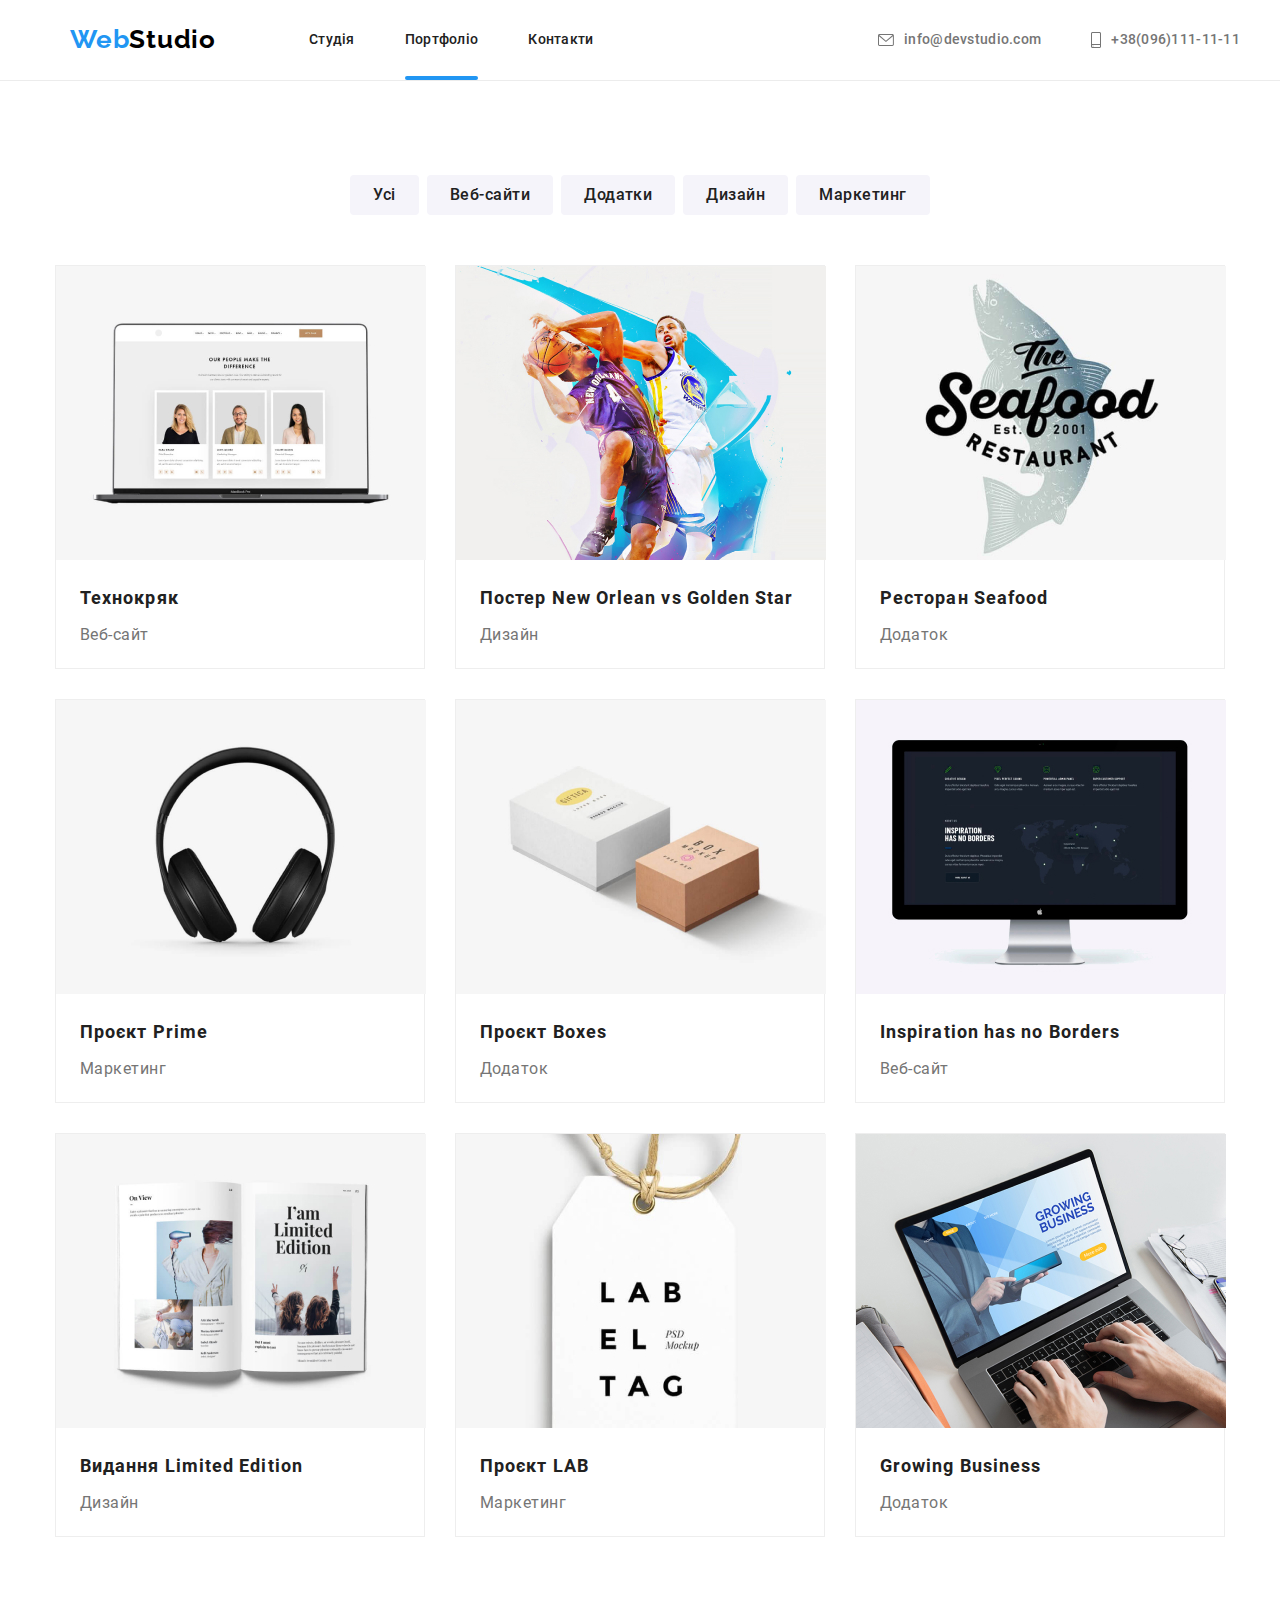
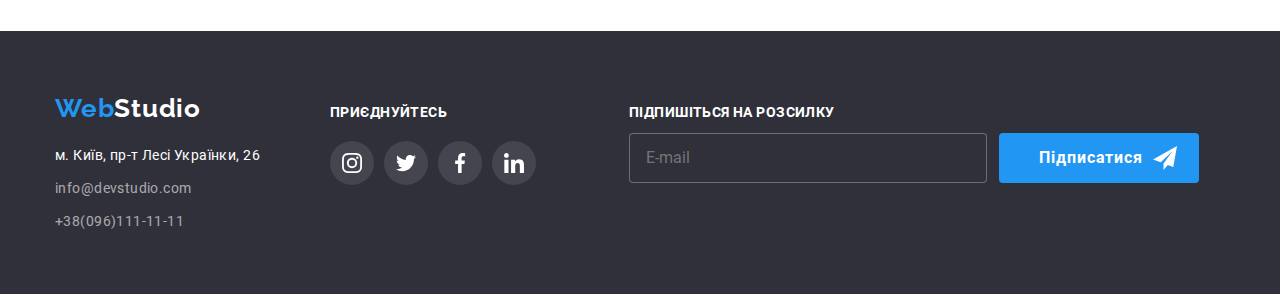
==== commit d5c59cc9: "hw-7 доопрацювання" ====
--- a/portfolio.html
+++ b/portfolio.html
@@ -9,44 +9,44 @@
     <link rel="stylesheet" href="./css/main.min.css" />
 </head>  
 <body>
-    <header class="page-portfolio">
-        <div class="conteiner">
-          <div class="main-nav">
-        <a class="logo" href="/"> 
-            <span class="logo__logo-header">Web</span>Studio
-        </a>
-        <nav>
-         <ul class="page-header__site-nav">
-            <li class="page-header__item">
-              <a href="./index.html" class="page-header__link">Студія
-            </a> </li>
-            <li class="page-header__item">
-              <a href="./portfolio.html" class="page-header__link page-header__link--current">Портфоліо</a> </li>
-            <li class="page-header__item">
-              <a href="" class="page-header__link">Контакти</a> </li>
-        </ul>
-        </nav>
-        <ul class="address">
-            <li class="page-header__item">
-              <a class="page-header__address-link" href="mailto:info@devstudio.com">
-              <span class="page-header__icon-mail">
-                <svg width="16px" height="12px">
-                  <use href="./images/icons.svg#icon-envelope"></use>
-                </svg>
-            </span>
-              info@devstudio.com
-            </a></li>
-            <li class="page-header__item">
-              <a class="page-header__address-link" href="tel:+380961111111">
-              <span class="page-header__icon-tel">
-                <svg width="10px" height="16px">
-                    <use href="./images/icons.svg#icon-smartphone"></use>
-                </svg>
-            </span>
-              +38(096)111-11-11</a></li>
-        </ul>
-          </div>
-        </div>
+  <header class="page-portfolio">
+    <div class="conteiner">
+      <div class="main-nav">
+    <a class="logo" href="/"> 
+        <span class="logo__logo-header">Web</span>Studio
+    </a>
+    <nav class="site-nav">
+     <ul class="menu-header site-nav__menu-header">
+        <li class="menu-header__item">
+          <a href="./index.html" class="menu-header__link">Студія
+        </a> </li>
+        <li class="menu-header__item">
+          <a href="./portfolio.html" class="menu-header__link menu-header__link--current">Портфоліо</a> </li>
+        <li class="menu-header__item">
+          <a href="" class="menu-header__link">Контакти</a> </li>
+    </ul>
+    </nav>
+    <ul class="address">
+        <li class="address__item">
+          <a class="address__address-link" href="mailto:info@devstudio.com">
+          <span class="address__icon-mail">
+            <svg width="16px" height="12px">
+              <use href="./images/icons.svg#icon-envelope"></use>
+            </svg>
+        </span>
+          info@devstudio.com
+        </a></li>
+        <li class="address__item">
+          <a class="address__address-link" href="tel:+380961111111">
+          <span class="address__icon-tel">
+            <svg width="10px" height="16px">
+                <use href="./images/icons.svg#icon-smartphone"></use>
+            </svg>
+        </span>
+          +38(096)111-11-11</a></li>
+    </ul>
+      </div>
+    </div>
 </header>
     <main>
       <section class="section-portfolio">
@@ -59,191 +59,191 @@
             <li class="button filter__button"><button class="button-filter link" type="button" class="link">Маркетинг</button></li>
         </ul>
         <ul class="pages">
-            <li class="card pages__card">
-               
-                <div class="pages-item">
-                <a class="pages-item__portfolio-link">
+            <li class="pages__card">
+              
+                <div class="pages__pages-item">
+                <a class="pages__portfolio-link">
                 <img src="./images/portfolio1.jpg" 
                 alt="сторінка веб-сайта. Технокряк" 
                 width="370"
                 />
-                <p class="pages-item__pages-overlay-text">
-                    Ресурс пропонує комплексні пропозиції 
-                    з різним рівнем функціоналу та сервісів. 
-                    Все це дозволить відвідувачу отримати вичерпні 
-                    відомості про компанію чи приватну особу.
-                </p>
-                </div>
-                <div class="pages-item__pages-title">
-                <h2 class="pages-item__pages-name">Технокряк</h2>
-                <p class="pages-item__pages-info">Веб-сайт</p>
+                <p class="pages__pages-overlay-text">
+                    Ресурс пропонує комплексні пропозиції 
+                    з різним рівнем функціоналу та сервісів. 
+                    Все це дозволить відвідувачу отримати вичерпні 
+                    відомості про компанію чи приватну особу.
+                </p>
+                </div>
+                <div class="pages__pages-title">
+                <h2 class="pages__pages-name">Технокряк</h2>
+                <p class="pages__pages-info">Веб-сайт</p>
                 </a>
                 </div>
                 
              </li>
-            <li class="card pages__card">
-                
-                <div class="pages-item">  
-                  <a class="pages-item__portfolio-link">                 
+            <li class="pages__card">
+                
+                <div class="pages__pages-item">  
+                  <a class="pages__portfolio-link">                 
                 <img src="./images/portfolio2.jpg" alt="два гравці баскетболісти" width="370"
                 />
-                <p class="pages-item__pages-overlay-text">
-                    Ресурс пропонує комплексні пропозиції 
-                    з різним рівнем функціоналу та сервісів. 
-                    Все це дозволить відвідувачу отримати вичерпні 
-                    відомості про компанію чи приватну особу.
-                </p>
-                </div>
-                <div class="pages-item__pages-title">
-                <h2 class="pages-item__pages-name">Постер New Orlean vs Golden Star</h2>
-                <p class="pages-item__pages-info">Дизайн</p>
+                <p class="pages__pages-overlay-text">
+                    Ресурс пропонує комплексні пропозиції 
+                    з різним рівнем функціоналу та сервісів. 
+                    Все це дозволить відвідувачу отримати вичерпні 
+                    відомості про компанію чи приватну особу.
+                </p>
+                </div>
+                <div class="pages__pages-title">
+                <h2 class="pages__pages-name">Постер New Orlean vs Golden Star</h2>
+                <p class="pages__pages-info">Дизайн</p>
                   </a>   
                 </div>   
                                
             </li>
-            <li class="card pages__card"> 
+            <li class="pages__card"> 
                
-                <div class="pages-item">
-                  <a class="pages-item__portfolio-link">                        
+                <div class="pages__pages-item">
+                  <a class="pages__portfolio-link">                        
                 <img
                 src="./images/portfolio-1.jpg" alt="логотип ресторану seafood" width="370"
                 />
-                <p class="pages-item__pages-overlay-text">
-                    Ресурс пропонує комплексні пропозиції 
-                    з різним рівнем функціоналу та сервісів. 
-                    Все це дозволить відвідувачу отримати вичерпні 
-                    відомості про компанію чи приватну особу.
-                </p>
-                </div>
-                <div class="pages-item__pages-title">
-                <h2 class="pages-item__pages-name">Ресторан Seafood</h2>
-                <p class="pages-item__pages-info">Додаток</p>
+                <p class="pages__pages-overlay-text">
+                    Ресурс пропонує комплексні пропозиції 
+                    з різним рівнем функціоналу та сервісів. 
+                    Все це дозволить відвідувачу отримати вичерпні 
+                    відомості про компанію чи приватну особу.
+                </p>
+                </div>
+                <div class="pages__pages-title">
+                <h2 class="pages__pages-name">Ресторан Seafood</h2>
+                <p class="pages__pages-info">Додаток</p>
                   </a> 
                 </div>   
                                     
             </li>
-            <li class="card pages__card"> 
-                
-                <div class="pages-item">
-                  <a class="pages-item__portfolio-link">                   
+            <li class="pages__card"> 
+                
+                <div class="pages__pages-item">
+                  <a class="pages__portfolio-link">                   
                 <img
                 src="./images/portfolio-2.jpg" alt="навушники повнорозмірні бездротові" width="370"
                 />
-                <p class="pages-item__pages-overlay-text">
-                    Ресурс пропонує комплексні пропозиції 
-                    з різним рівнем функціоналу та сервісів. 
-                    Все це дозволить відвідувачу отримати вичерпні 
-                    відомості про компанію чи приватну особу.
-                </p>
-                </div>
-                <div class="pages-item__pages-title">
-                <h2 class="pages-item__pages-name">Проєкт Prime</h2>
-                <p class="pages-item__pages-info">Маркетинг</p>
+                <p class="pages__pages-overlay-text">
+                    Ресурс пропонує комплексні пропозиції 
+                    з різним рівнем функціоналу та сервісів. 
+                    Все це дозволить відвідувачу отримати вичерпні 
+                    відомості про компанію чи приватну особу.
+                </p>
+                </div>
+                <div class="pages__pages-title">
+                <h2 class="pages__pages-name">Проєкт Prime</h2>
+                <p class="pages__pages-info">Маркетинг</p>
                   </a>
                 </div> 
                                     
             </li>
-            <li class="card pages__card">   
+            <li class="pages__card">   
                
-                <div class="pages-item">   
-                  <a class="pages-item__portfolio-link">               
+                <div class="pages__pages-item">   
+                  <a class="pages__portfolio-link">               
                 <img
                 src="./images/portfolio5.jpg" alt="коробки" width="370"
                 />
-                <p class="pages-item__pages-overlay-text">
-                    Ресурс пропонує комплексні пропозиції 
-                    з різним рівнем функціоналу та сервісів. 
-                    Все це дозволить відвідувачу отримати вичерпні 
-                    відомості про компанію чи приватну особу.
-                </p>
-                </div>
-                <div class="pages-item__pages-title">
-                <h2 class="pages-item__pages-name">Проєкт Boxes</h2>
-                <p class="pages-item__pages-info">Додаток</p>
+                <p class="pages__pages-overlay-text">
+                    Ресурс пропонує комплексні пропозиції 
+                    з різним рівнем функціоналу та сервісів. 
+                    Все це дозволить відвідувачу отримати вичерпні 
+                    відомості про компанію чи приватну особу.
+                </p>
+                </div>
+                <div class="pages__pages-title">
+                <h2 class="pages__pages-name">Проєкт Boxes</h2>
+                <p class="pages__pages-info">Додаток</p>
                   </a>
                 </div>     
                                    
             </li>
-            <li class="card pages__card">   
-                
-                <div class="pages-item">
-                  <a class="pages-item__portfolio-link">                    
+            <li class="pages__card">   
+                
+                <div class="pages__pages-item">
+                  <a class="pages__portfolio-link">                    
                 <img
                 src="./images/111.jpg" alt="сторінка веб-сайта. Inspiration has no Borders" width="370"
                 />
-                <p class="pages-item__pages-overlay-text">
-                    Ресурс пропонує комплексні пропозиції 
-                    з різним рівнем функціоналу та сервісів. 
-                    Все це дозволить відвідувачу отримати вичерпні 
-                    відомості про компанію чи приватну особу.
-                </p>
-                </div>
-                <div class="pages-item__pages-title">
-                <h2 class="pages-item__pages-name">Inspiration has no Borders</h2>
-                <p class="pages-item__pages-info">Веб-сайт</p>
+                <p class="pages__pages-overlay-text">
+                    Ресурс пропонує комплексні пропозиції 
+                    з різним рівнем функціоналу та сервісів. 
+                    Все це дозволить відвідувачу отримати вичерпні 
+                    відомості про компанію чи приватну особу.
+                </p>
+                </div>
+                <div class="pages__pages-title">
+                <h2 class="pages__pages-name">Inspiration has no Borders</h2>
+                <p class="pages__pages-info">Веб-сайт</p>
                   </a>
                 </div>    
                                     
             </li>
-            <li class="card pages__card">  
+            <li class="pages__card">  
         
-                <div class="pages-item">  
-                  <a class="pages-item__portfolio-link">                    
+                <div class="pages__pages-item">  
+                  <a class="pages__portfolio-link">                    
                 <img
                 src="./images/portfolio7.jpg" alt="відкритий журнал, сторінки 22 і 23" width="370"
                 />
-                <p class="pages-item__pages-overlay-text">
-                    Ресурс пропонує комплексні пропозиції 
-                    з різним рівнем функціоналу та сервісів. 
-                    Все це дозволить відвідувачу отримати вичерпні 
-                    відомості про компанію чи приватну особу.
-                </p>
-                </div>
-                <div class="pages-item__pages-title">
-                <h2 class="pages-item__pages-name">Видання Limited Edition</h2>
-                <p class="pages-item__pages-info">Дизайн</p>
+                <p class="pages__pages-overlay-text">
+                    Ресурс пропонує комплексні пропозиції 
+                    з різним рівнем функціоналу та сервісів. 
+                    Все це дозволить відвідувачу отримати вичерпні 
+                    відомості про компанію чи приватну особу.
+                </p>
+                </div>
+                <div class="pages__pages-title">
+                <h2 class="pages__pages-name">Видання Limited Edition</h2>
+                <p class="pages__pages-info">Дизайн</p>
                   </a> 
                 </div> 
                                       
             </li>
-            <li class="card pages__card"> 
-                
-                <div class="pages-item">  
-                  <a class="pages-item__portfolio-link">                  
+            <li class="pages__card"> 
+                
+                <div class="pages__pages-item">  
+                  <a class="pages__portfolio-link">                  
                 <img
                 src="./images/portfolio8.jpg" alt="ярлик з рекламою проекту LAB" width="370"
                 />
-                <p class="pages-item__pages-overlay-text">
-                    Ресурс пропонує комплексні пропозиції 
-                    з різним рівнем функціоналу та сервісів. 
-                    Все це дозволить відвідувачу отримати вичерпні 
-                    відомості про компанію чи приватну особу.
-                </p>
-                </div>
-                <div class="pages-item__pages-title">
-                <h2 class="pages-item__pages-name">Проєкт LAB</h2>
-                <p class="pages-item__pages-info">Маркетинг</p>
+                <p class="pages__pages-overlay-text">
+                    Ресурс пропонує комплексні пропозиції 
+                    з різним рівнем функціоналу та сервісів. 
+                    Все це дозволить відвідувачу отримати вичерпні 
+                    відомості про компанію чи приватну особу.
+                </p>
+                </div>
+                <div class="pages__pages-title">
+                <h2 class="pages__pages-name">Проєкт LAB</h2>
+                <p class="pages__pages-info">Маркетинг</p>
                   </a> 
                 </div>  
                                      
             </li>
-            <li class="card pages__card">  
+            <li class="pages__card">  
               
-                <div class="pages-item">  
-                  <a class="pages-item__portfolio-link">                   
+                <div class="pages__pages-item">  
+                  <a class="pages__portfolio-link">                   
                 <img
                 src="./images/2910404.jpg" alt="відкритий ноутбук" width="370"
                 />
-                <p class="pages-item__pages-overlay-text">
-                    Ресурс пропонує комплексні пропозиції 
-                    з різним рівнем функціоналу та сервісів. 
-                    Все це дозволить відвідувачу отримати вичерпні 
-                    відомості про компанію чи приватну особу.
-                </p>
-                </div>
-                <div class="pages-item__pages-title">
-                <h2 class="pages-item__pages-name">Growing Business</h2>
-                <p class="pages-item__pages-info">Додаток</p>
+                <p class="pages__pages-overlay-text">
+                    Ресурс пропонує комплексні пропозиції 
+                    з різним рівнем функціоналу та сервісів. 
+                    Все це дозволить відвідувачу отримати вичерпні 
+                    відомості про компанію чи приватну особу.
+                </p>
+                </div>
+                <div class="pages__pages-title">
+                <h2 class="pages__pages-name">Growing Business</h2>
+                <p class="pages__pages-info">Додаток</p>
                   </a>
                 </div>  
                                      
--- a/css/main.min.css
+++ b/css/main.min.css
@@ -1 +1 @@
-@font-face{font-family:"Raleway";font-style:normal;font-weight:400;src:url("../fonts/raleway-v28-latin_cyrillic-regular.eot");src:local(""),url("../fonts/raleway-v28-latin_cyrillic-regular.eot?#iefix") format("embedded-opentype"),url("../fonts/raleway-v28-latin_cyrillic-regular.woff2") format("woff2"),url("../fonts/raleway-v28-latin_cyrillic-regular.woff") format("woff"),url("../fonts/raleway-v28-latin_cyrillic-regular.ttf") format("truetype"),url("../fonts/raleway-v28-latin_cyrillic-regular.svg#Raleway") format("svg")}@font-face{font-family:"Raleway";font-style:normal;font-weight:700;src:url("../fonts/raleway-v28-latin_cyrillic-700.eot");src:local(""),url("../fonts/raleway-v28-latin_cyrillic-700.eot?#iefix") format("embedded-opentype"),url("../fonts/raleway-v28-latin_cyrillic-700.woff2") format("woff2"),url("../fonts/raleway-v28-latin_cyrillic-700.woff") format("woff"),url("../fonts/raleway-v28-latin_cyrillic-700.ttf") format("truetype"),url("../fonts/raleway-v28-latin_cyrillic-700.svg#Raleway") format("svg")}@font-face{font-family:"Roboto";font-style:normal;font-weight:400;src:url("../fonts/roboto-v30-latin_cyrillic-regular.eot");src:local(""),url("../fonts/roboto-v30-latin_cyrillic-regular.eot?#iefix") format("embedded-opentype"),url("../fonts/roboto-v30-latin_cyrillic-regular.woff2") format("woff2"),url("../fonts/roboto-v30-latin_cyrillic-regular.woff") format("woff"),url("../fonts/roboto-v30-latin_cyrillic-regular.ttf") format("truetype"),url("../fonts/roboto-v30-latin_cyrillic-regular.svg#Roboto") format("svg")}@font-face{font-family:"Roboto";font-style:normal;font-weight:500;src:url("../fonts/roboto-v30-latin_cyrillic-500.eot");src:local(""),url("../fonts/roboto-v30-latin_cyrillic-500.eot?#iefix") format("embedded-opentype"),url("../fonts/roboto-v30-latin_cyrillic-500.woff2") format("woff2"),url("../fonts/roboto-v30-latin_cyrillic-500.woff") format("woff"),url("../fonts/roboto-v30-latin_cyrillic-500.ttf") format("truetype"),url("../fonts/roboto-v30-latin_cyrillic-500.svg#Roboto") format("svg")}@font-face{font-family:"Roboto";font-style:normal;font-weight:700;src:url("../fonts/roboto-v30-latin_cyrillic-700.eot");src:local(""),url("../fonts/roboto-v30-latin_cyrillic-700.eot?#iefix") format("embedded-opentype"),url("../fonts/roboto-v30-latin_cyrillic-700.woff2") format("woff2"),url("../fonts/roboto-v30-latin_cyrillic-700.woff") format("woff"),url("../fonts/roboto-v30-latin_cyrillic-700.ttf") format("truetype"),url("../fonts/roboto-v30-latin_cyrillic-700.svg#Roboto") format("svg")}@font-face{font-family:"Roboto";font-style:normal;font-weight:900;src:url("../fonts/roboto-v30-latin_cyrillic-900.eot");src:local(""),url("../fonts/roboto-v30-latin_cyrillic-900.eot?#iefix") format("embedded-opentype"),url("../fonts/roboto-v30-latin_cyrillic-900.woff2") format("woff2"),url("../fonts/roboto-v30-latin_cyrillic-900.woff") format("woff"),url("../fonts/roboto-v30-latin_cyrillic-900.ttf") format("truetype"),url("../fonts/roboto-v30-latin_cyrillic-900.svg#Roboto") format("svg")}html{-webkit-box-sizing:border-box;box-sizing:border-box}*,*::before,*::after{-webkit-box-sizing:inherit;box-sizing:inherit}body{color:var(--primary-text-color);font-family:Roboto,sans-serif}ul{list-style:none;margin-top:0;margin-bottom:0;padding:0}img{display:block;max-width:100%;height:auto}.conteiner{margin-left:auto;margin-right:auto;padding-left:15px;padding-right:15px;width:1200px}.main-nav{margin-left:auto;margin-right:auto;padding-left:15px;padding-right:15px;width:1200px;display:-webkit-box;display:-ms-flexbox;display:flex;-webkit-box-align:center;-ms-flex-align:center;align-items:center}.section-clients{padding-top:94px;padding-bottom:94px}.section-clients__title-clients{margin-top:0;margin-bottom:50px;color:#212121;font-weight:700;font-size:36px;line-height:1.17;letter-spacing:.03em;text-align:center}.clients-list{display:-webkit-box;display:-ms-flexbox;display:flex;-webkit-box-align:center;-ms-flex-align:center;align-items:center;-webkit-box-pack:center;-ms-flex-pack:center;justify-content:center}.clients-item__clients-img{display:-webkit-box;display:-ms-flexbox;display:flex;width:170px;height:92px;margin-right:30px;-webkit-box-align:center;-ms-flex-align:center;align-items:center;-webkit-box-pack:center;-ms-flex-pack:center;justify-content:center;fill:#afb1b8;border:1px solid #afb1b8;border-radius:4px;-webkit-transition:fill 250ms cubic-bezier(0.4, 0, 0.2, 1),border 250ms cubic-bezier(0.4, 0, 0.2, 1);transition:fill 250ms cubic-bezier(0.4, 0, 0.2, 1),border 250ms cubic-bezier(0.4, 0, 0.2, 1)}.clients-item .clients-item__clients-img:hover,.clients-item .clients-item__clients-img:focus{fill:#2196f3;border:1px solid #2196f3}.section-features{padding-top:94px;padding-bottom:94px}.features{display:-webkit-box;display:-ms-flexbox;display:flex;-webkit-box-pack:center;-ms-flex-pack:center;justify-content:center;padding-left:0;padding-right:0}.features-item{width:270px;margin-right:30px;margin-left:0}.features-item__icon-img{display:-webkit-box;display:-ms-flexbox;display:flex;-webkit-box-align:center;-ms-flex-align:center;align-items:center;-webkit-box-pack:center;-ms-flex-pack:center;justify-content:center;width:270px;height:120px;background-color:#f5f4fa;margin-right:30px;margin-bottom:30px;border-radius:4px}.features-item__section-title{margin-top:0;margin-bottom:10px;color:#212121;font-family:Roboto;font-weight:700;font-size:14px;line-height:1.14;letter-spacing:.03em}.features-item__section-paragraph{margin-top:0;margin-bottom:0;font-weight:400;font-size:14px;line-height:1.71;letter-spacing:.03em}.features-item:not(:last-child){margin-right:30px}.footer{background-color:#2f303a;padding-top:60px;padding-bottom:60px}.logo-footer{display:block;margin-top:0px;margin-bottom:20px;text-decoration:none;color:#fff;font-family:"Raleway";font-style:normal;font-weight:700;font-size:26px;line-height:1.19;letter-spacing:.03em}.logo-footer__accent{color:#2196f3}.conteiner-footer{display:-webkit-box;display:-ms-flexbox;display:flex;-webkit-box-align:baseline;-ms-flex-align:baseline;align-items:baseline;margin-left:auto;margin-right:auto;padding-left:15px;padding-right:15px;width:1200px}.address-box{margin-left:0px;margin-right:70px}.address-box__address-footer{display:block;margin-top:0;margin-bottom:9px;text-decoration:none;color:#fff;font-family:"Roboto";font-style:normal;font-weight:400;font-size:14px;line-height:1.71;letter-spacing:.03em}.address-box__address-email{display:block;margin-top:0;margin-bottom:9px;font-family:"Roboto";font-style:normal;font-weight:400;font-size:14px;line-height:1.71;letter-spacing:.03em}.address-box__link{color:rgba(255,255,255,.6);text-decoration:none;-webkit-transition:color 250ms cubic-bezier(0.4, 0, 0.2, 1);transition:color 250ms cubic-bezier(0.4, 0, 0.2, 1)}.address-box__address-tel{display:block;margin-top:0;margin-bottom:0px;font-family:"Roboto";font-style:normal;font-weight:400;font-size:14px;line-height:1.71;letter-spacing:.03em}.address-box__address-email .address-box__link:hover,.address-box__address-email .address-box__link:focus{color:#2196f3}.address-box__address-tel .address-box__link:hover,.address-box__address-tel .address-box__link:focus{color:#2196f3}.box-socials{display:block;margin-right:93px}.box-socials__socials-title{display:block;margin-top:0;margin-bottom:20px;color:#fff;font-family:Roboto;font-weight:700;font-size:14px;line-height:1.14;letter-spacing:.03em;text-transform:uppercase}.box-socials__socials-list{display:-webkit-box;display:-ms-flexbox;display:flex;gap:10px}.box-socials__socials-link{display:-webkit-box;display:-ms-flexbox;display:flex;-webkit-box-align:center;-ms-flex-align:center;align-items:center;-webkit-box-pack:center;-ms-flex-pack:center;justify-content:center;width:44px;height:44px;fill:#fff;background-color:rgba(255,255,255,.1);border-radius:50%;-webkit-transition:background-color 250ms cubic-bezier(0.4, 0, 0.2, 1);transition:background-color 250ms cubic-bezier(0.4, 0, 0.2, 1)}.box-socials__socials-link:hover,.box-socials__socials-link:focus{background-color:#2196f3}.box-subscribe{display:inline-block}.footer-form__socials-title{font-family:Roboto;font-size:14px;line-height:100%;letter-spacing:.03em;text-transform:uppercase;color:#fff}.footer-input-btn{display:-webkit-box;display:-ms-flexbox;display:flex;-ms-flex-line-pack:center;align-content:center;-webkit-box-pack:center;-ms-flex-pack:center;justify-content:center}.footer-input-btn__footer-input-email{margin-left:auto;margin-right:12px;font-size:16px;line-height:1.2;background-color:#2f303a;color:rgba(255,255,255,.6);padding-left:16px;width:358px;height:50px;border:1px solid rgba(255,255,255,.3);border-radius:4px;outline:none;-webkit-transition:border-color #2196f3;transition:border-color #2196f3}.footer-input-btn__footer-btn{margin-left:auto;margin-right:auto;border:none;border-radius:4px;padding:10px 10px 10px 28px;font-size:16px;font-weight:700;line-height:1.9;letter-spacing:.06em;background-color:#2196f3;color:#fff;fill:#fff;min-width:200px;height:50px;display:-webkit-box;display:-ms-flexbox;display:flex;-webkit-box-align:center;-ms-flex-align:center;align-items:center;-webkit-box-pack:center;-ms-flex-pack:center;justify-content:center;cursor:pointer}.footer-input-btn__footer-btn-icon{margin-left:10px;-webkit-box-align:center;-ms-flex-align:center;align-items:center}.page-header{background-color:#fff}.page-header__site-nav{display:-webkit-box;display:-ms-flexbox;display:flex;margin-left:93px}.page-header__item{display:block;padding-top:32px;padding-bottom:32px;position:relative;font-weight:500;font-size:14px;line-height:1.14;letter-spacing:.02em}.page-header__link{font-weight:500;font-size:14px;line-height:1.14;letter-spacing:.02em;color:#212121;text-decoration:none;-webkit-transition:color 250ms cubic-bezier(0.4, 0, 0.2, 1);transition:color 250ms cubic-bezier(0.4, 0, 0.2, 1)}.page-header__link--current::after{display:inline-block;content:"";width:100%;height:4px;position:absolute;left:0;top:76px;background-color:#2196f3;border-radius:2px}.page-header__site-nav .page-header__item:not(:last-child){margin-right:50px}.page-header__link:hover,.page-header__link:focus{color:#2196f3}.page-header__item:not(:last-child){margin-right:50px}.page-header__address-link{display:-webkit-box;display:-ms-flexbox;display:flex;-webkit-box-align:center;-ms-flex-align:center;align-items:center;text-decoration:none;color:#757575;fill:#757575;font-weight:500;font-size:14px;line-height:1.14;letter-spacing:.02em;-webkit-transition:color 250ms cubic-bezier(0.4, 0, 0.2, 1),fill 250ms cubic-bezier(0.4, 0, 0.2, 1);transition:color 250ms cubic-bezier(0.4, 0, 0.2, 1),fill 250ms cubic-bezier(0.4, 0, 0.2, 1)}.page-header__item :hover,.page-header__item :focus{color:#2196f3;fill:#2196f3}.page-header__icon-mail{display:-webkit-box;display:-ms-flexbox;display:flex;-webkit-box-align:center;-ms-flex-align:center;align-items:center;margin-right:10px;fill:currentColor;-webkit-transition:fill 250ms cubic-bezier(0.4, 0, 0.2, 1);transition:fill 250ms cubic-bezier(0.4, 0, 0.2, 1)}.page-header__icon-mail :hover,.page-header__icon-mail :focus{fill:#2196f3}.page-header__icon-tel{display:-webkit-box;display:-ms-flexbox;display:flex;-webkit-box-align:center;-ms-flex-align:center;align-items:center;margin-right:10px;fill:currentColor;-webkit-transition:fill 250ms cubic-bezier(0.4, 0, 0.2, 1);transition:fill 250ms cubic-bezier(0.4, 0, 0.2, 1)}.page-header__icon-tel :hover,.page-header__icon-tel :focus{fill:#2196f3}.address{display:-webkit-box;display:-ms-flexbox;display:flex;margin-left:auto}.section-hero{max-width:1600px;height:600px;margin-left:auto;margin-right:auto;padding-top:200px;padding-bottom:200px;background-color:#2f303a;color:#fff;background-image:-webkit-gradient(linear, left top, left bottom, from(rgba(47, 48, 58, 0.4)), to(rgba(47, 48, 58, 0.4))),url(../images/bcg-Img.jpg);background-image:linear-gradient(rgba(47, 48, 58, 0.4), rgba(47, 48, 58, 0.4)),url(../images/bcg-Img.jpg);background-size:cover;background-repeat:no-repeat;background-position:center}.section-hero__title{margin-top:0;margin-bottom:0;margin-bottom:30px;text-transform:uppercase;font-weight:900;font-size:44px;line-height:1.36;letter-spacing:.06em;-webkit-box-align:center;-ms-flex-align:center;align-items:center;text-align:center}.hero-button{display:-webkit-box;display:-ms-flexbox;display:flex;margin-left:auto;margin-right:auto;border-radius:4px;padding:10.14px 32.04px;min-width:216px;background-color:#2196f3;color:#fff;border:#2196f3;font-family:inherit;font-weight:700;font-size:16px;line-height:1.88;letter-spacing:.06em}.logo{padding-top:24px;padding-bottom:25px;text-decoration:none;color:#000;font-family:Raleway,sans-serif;font-weight:700;font-size:26px;line-height:1.19;letter-spacing:.03em}.logo__logo-header{color:#2196f3}.backdrop{position:fixed;top:0;left:0;z-index:1;width:100%;height:100%;background-color:rgba(47,48,58,.4);opacity:1;-webkit-transition:opacity 1250ms cubic-bezier(0.4, 0, 0.2, 1),visibility 1250ms cubic-bezier(0.4, 0, 0.2, 1);transition:opacity 1250ms cubic-bezier(0.4, 0, 0.2, 1),visibility 1250ms cubic-bezier(0.4, 0, 0.2, 1)}.is-hidden{opacity:0;visibility:hidden;pointer-events:none}.modal{position:absolute;top:50%;left:50%;-webkit-transform:translate(-50%, -50%) scale(1);transform:translate(-50%, -50%) scale(1);width:528px;max-height:581px;height:100%;padding:40px;background-color:#fff;-webkit-box-shadow:0px 1px 3px rgba(0,0,0,.12),0px 1px 1px rgba(0,0,0,.14),0px 2px 1px rgba(0,0,0,.2);box-shadow:0px 1px 3px rgba(0,0,0,.12),0px 1px 1px rgba(0,0,0,.14),0px 2px 1px rgba(0,0,0,.2);border-radius:4px}.modal__modal-title{font-family:"Roboto";font-style:normal;font-weight:700;font-size:20px;line-height:1.15em;text-align:center;letter-spacing:.03em;color:#212121;max-width:448px;max-height:23;margin-top:0;margin-bottom:12px}.contactmodal-form__form-label{display:block;margin-bottom:4px;font-size:12px;line-height:1.17em;letter-spacing:.01em;color:#757575}.contactmodal-form__form-control{position:relative}.contactmodal-form__form-input{width:100%;height:40px;padding:14px 14px 14px 35px;border:1px solid rgba(33,33,33,.2);border-radius:4px;outline:none;margin-bottom:10px;cursor:pointer}.contactmodal-form__form-input:focus{border-color:#2196f3}.contactmodal-form__form-icon{position:absolute;top:50%;left:15px;-webkit-transform:translate(0%, -100%);transform:translate(0%, -100%);fill:#212121;-webkit-transition:-webkit-transform 250ms cubic-bezier(0.4, 0, 0.2, 1);transition:-webkit-transform 250ms cubic-bezier(0.4, 0, 0.2, 1);transition:transform 250ms cubic-bezier(0.4, 0, 0.2, 1);transition:transform 250ms cubic-bezier(0.4, 0, 0.2, 1), -webkit-transform 250ms cubic-bezier(0.4, 0, 0.2, 1)}.contactmodal-form__form-input:focus+.contactmodal-form__form-icon{border-color:#2196f3;fill:#2196f3;-webkit-transform:translate(-250%, -100%);transform:translate(-250%, -100%)}.contactmodal-form__form-textarea{width:100%;height:120px;padding:12px 16px;margin-bottom:20px;border:1px solid rgba(33,33,33,.2);border-radius:4px;font-size:12px;line-height:1.17;resize:none;fill:rgba(117,117,117,.5)}.contactmodal-form__contactmodal-form__form-textarea--checked :checked{border-color:#2196f3;fill:#2196f3}.contactmodal-form__checkbox-control{position:relative;display:-webkit-box;display:-ms-flexbox;display:flex;-webkit-box-align:center;-ms-flex-align:center;align-items:center;-webkit-box-pack:center;-ms-flex-pack:center;justify-content:center;margin-bottom:30px}.contactmodal-form__checkbox-label{display:block;padding-left:8px;font-size:14px;letter-spacing:.03em;color:#757575;cursor:pointer}.contactmodal-form__checkbox-input{width:16px;height:15px;display:-webkit-box;display:-ms-flexbox;display:flex;-webkit-box-align:center;-ms-flex-align:center;align-items:center;-webkit-box-pack:center;-ms-flex-pack:center;justify-content:center;appearance:none;-webkit-appearance:none;-moz-appearance:none}.contactmodal-form__checkbox-border{position:absolute;top:50%;left:20px;-webkit-transform:translateY(-50%);transform:translateY(-50%);display:-webkit-box;display:-ms-flexbox;display:flex;-webkit-box-align:center;-ms-flex-align:center;align-items:center;-webkit-box-pack:center;-ms-flex-pack:center;justify-content:center;width:16px;height:15px;border:2px solid #212121;border-radius:2px;background-color:#fff;background-origin:border-box;z-index:-1;-webkit-transition:background-color 250ms cubic-bezier(0.4, 0, 0.2, 1),fill-opacity 250ms cubic-bezier(0.4, 0, 0.2, 1);transition:background-color 250ms cubic-bezier(0.4, 0, 0.2, 1),fill-opacity 250ms cubic-bezier(0.4, 0, 0.2, 1)}.contactmodal-form__checkbox-input:checked+.contactmodal-form__checkbox-border{border:none;background-color:#2196f3;fill:#fff}.contactmodal-form__form-button{display:-webkit-box;display:-ms-flexbox;display:flex;-webkit-box-align:center;-ms-flex-align:center;align-items:center;-webkit-box-pack:center;-ms-flex-pack:center;justify-content:center;margin-left:auto;margin-right:auto;border:none;border-radius:4px;padding:10px 52px;min-width:200px;height:50px;-webkit-box-shadow:0px 4px 4px rgba(0,0,0,.15);box-shadow:0px 4px 4px rgba(0,0,0,.15);background-color:#2196f3;color:#fff;font-family:inherit;font-weight:700;font-size:16px;line-height:1.88;letter-spacing:.06em;cursor:pointer;-webkit-transition:background-color 2250ms cubic-bezier(0.4, 0, 0.2, 1),color 2250ms cubic-bezier(0.4, 0, 0.2, 1);transition:background-color 2250ms cubic-bezier(0.4, 0, 0.2, 1),color 2250ms cubic-bezier(0.4, 0, 0.2, 1)}.contactmodal-form__form-button:hover{color:tomato}.modal-close-button{position:absolute;top:8px;right:8px;display:-webkit-box;display:-ms-flexbox;display:flex;-webkit-box-align:center;-ms-flex-align:center;align-items:center;-webkit-box-pack:center;-ms-flex-pack:center;justify-content:center;padding:0;width:30px;height:30px;fill:#000;background-color:#fff;border:1px solid rgba(0,0,0,.1);border-radius:50%;cursor:pointer;-webkit-transition:fill 250ms cubic-bezier(0.4, 0, 0.2, 1);transition:fill 250ms cubic-bezier(0.4, 0, 0.2, 1)}.modal-close-button:hover,.modal-close-button:focus{fill:#2196f3}.page-portfolio{background-color:#fff;border-bottom:1px solid #ececec}.section-portfolio{padding-top:94px;padding-bottom:94px}.filter{display:-webkit-box;display:-ms-flexbox;display:flex;-webkit-box-pack:center;-ms-flex-pack:center;justify-content:center;margin-left:auto;margin-right:auto;margin-bottom:50px;padding-left:0}.filter .link{-webkit-transition:background-color 250ms cubic-bezier(0.4, 0, 0.2, 1),color 250ms cubic-bezier(0.4, 0, 0.2, 1);transition:background-color 250ms cubic-bezier(0.4, 0, 0.2, 1),color 250ms cubic-bezier(0.4, 0, 0.2, 1)}.filter .link:hover,.filter .link:focus{background-color:#2196f3;color:#fff;-webkit-box-shadow:0px 3px 1px rgba(0,0,0,.1),0px 1px 2px rgba(0,0,0,.08),0px 2px 2px rgba(0,0,0,.12);box-shadow:0px 3px 1px rgba(0,0,0,.1),0px 1px 2px rgba(0,0,0,.08),0px 2px 2px rgba(0,0,0,.12);-webkit-transition:-webkit-box-shadow 250ms cubic-bezier(0.4, 0, 0.2, 1);transition:-webkit-box-shadow 250ms cubic-bezier(0.4, 0, 0.2, 1);transition:box-shadow 250ms cubic-bezier(0.4, 0, 0.2, 1);transition:box-shadow 250ms cubic-bezier(0.4, 0, 0.2, 1), -webkit-box-shadow 250ms cubic-bezier(0.4, 0, 0.2, 1)}.button-filter{padding:6px 22px;background:#f5f4fa;border-radius:4px;border:1px solid rgba(0,0,0,0);text-align:center;color:#212121;font-family:"Roboto";font-style:normal;font-weight:500;font-size:16px;line-height:1.62;letter-spacing:.03em}.filter__button:last-child{margin-right:0px}.filter__button{margin-right:8px}.pages{display:-webkit-box;display:-ms-flexbox;display:flex;-ms-flex-wrap:wrap;flex-wrap:wrap;-webkit-box-pack:justify;-ms-flex-pack:justify;justify-content:space-between;margin-top:0;margin-bottom:0;padding:0}.pages .pages__card{width:370px;height:404px;margin-right:30px;margin-bottom:30px;border:1px solid #eee}.pages .card:nth-child(3n){margin-right:0}.pages .card:nth-last-child(-n+3){margin-bottom:0}.pages .card:hover{-webkit-box-shadow:0px 1px 1px rgba(0,0,0,.12),0px 4px 4px rgba(0,0,0,.06),1px 4px 6px rgba(0,0,0,.16);box-shadow:0px 1px 1px rgba(0,0,0,.12),0px 4px 4px rgba(0,0,0,.06),1px 4px 6px rgba(0,0,0,.16)}.pages-item{position:relative;overflow:hidden;width:370px;height:294px;-webkit-transition:-webkit-box-shadow 250ms cubic-bezier(0.4, 0, 0.2, 1);transition:-webkit-box-shadow 250ms cubic-bezier(0.4, 0, 0.2, 1);transition:box-shadow 250ms cubic-bezier(0.4, 0, 0.2, 1);transition:box-shadow 250ms cubic-bezier(0.4, 0, 0.2, 1), -webkit-box-shadow 250ms cubic-bezier(0.4, 0, 0.2, 1)}.pages-item__pages-overlay-text{position:absolute;top:0;left:0;display:block;width:100%;height:100%;padding:63px 24px;margin:0;background-color:rgba(33,150,243,.9);-webkit-transform:translateY(100%);transform:translateY(100%);-webkit-transition:-webkit-transform 250ms cubic-bezier(0.4, 0, 0.2, 1);transition:-webkit-transform 250ms cubic-bezier(0.4, 0, 0.2, 1);transition:transform 250ms cubic-bezier(0.4, 0, 0.2, 1);transition:transform 250ms cubic-bezier(0.4, 0, 0.2, 1), -webkit-transform 250ms cubic-bezier(0.4, 0, 0.2, 1);-ms-flex-line-pack:center;align-content:center;font-size:18px;line-height:1.56;color:#fff;padding:60px 24px}.pages-item:hover .pages-item__pages-overlay-text{-webkit-transform:translateY(0);transform:translateY(0)}.pages-item__pages-title{padding:20px 24px}.pages-item__pages-name{margin-top:0px;margin-bottom:4px;color:#212121;font-weight:700;font-size:18px;line-height:2;letter-spacing:.06em}.pages-item__pages-info{margin-top:0px;margin-bottom:0px;font-weight:400;font-size:16px;line-height:1.88;letter-spacing:.03em}.section-team{padding-top:94px;padding-bottom:94px;background-color:#f5f4fa}.section-team__section-title{margin-top:0;margin-bottom:50px;color:#212121;font-weight:700;font-size:36px;line-height:1.17;letter-spacing:.03em;text-align:center}.cards-list{display:-webkit-box;display:-ms-flexbox;display:flex}.card-item{width:270px;margin-right:30px}.card-item__member{background-color:#fff;-webkit-box-shadow:0px 1px 3px rgba(0,0,0,.12),0px 1px 1px rgba(0,0,0,.14),0px 2px 1px rgba(0,0,0,.2);box-shadow:0px 1px 3px rgba(0,0,0,.12),0px 1px 1px rgba(0,0,0,.14),0px 2px 1px rgba(0,0,0,.2);border-radius:0px 0px 4px 4px;padding-top:30px;padding-bottom:30px;text-align:center}.card-item__socials-list{display:-webkit-box;display:-ms-flexbox;display:flex;-webkit-box-align:center;-ms-flex-align:center;align-items:center;-webkit-box-pack:center;-ms-flex-pack:center;justify-content:center}.card-item__section-name{margin-top:0;margin-bottom:10px;color:#212121;font-weight:500;font-size:16px;line-height:1.19;letter-spacing:.03em}.card-item__section-profession{margin-top:0;margin-bottom:16px;font-weight:400;font-size:16px;line-height:1.19;letter-spacing:.03em}.card-item__team-socials-link{display:-webkit-box;display:-ms-flexbox;display:flex;-webkit-box-align:center;-ms-flex-align:center;align-items:center;-webkit-box-pack:center;-ms-flex-pack:center;justify-content:center;width:44px;height:44px;fill:#afb1b8;background-color:#fff;border-radius:50%;-webkit-transition:background-color 250ms cubic-bezier(0.4, 0, 0.2, 1),fill 250ms cubic-bezier(0.4, 0, 0.2, 1);transition:background-color 250ms cubic-bezier(0.4, 0, 0.2, 1),fill 250ms cubic-bezier(0.4, 0, 0.2, 1)}.card-item__team-socials-link:hover,.card-item__team-socials-link:focus{background-color:#2196f3;fill:#fff}.card-item:last-child{margin-right:0}.section-work{padding-top:0px;padding-bottom:94px}.section-work__title-work{margin-top:0;margin-bottom:50px;color:#212121;font-weight:700;font-size:36px;line-height:1.17;letter-spacing:.03em;text-align:center}.work-list{display:-webkit-box;display:-ms-flexbox;display:flex;-webkit-box-align:center;-ms-flex-align:center;align-items:center;-webkit-box-pack:center;-ms-flex-pack:center;justify-content:center}.work-box{width:370px;margin-right:30px}.work-box__box:not(:last-child){margin-right:30px}.work-box__box-img{position:relative;overflow:hidden}.work-box__box-title-overlay{position:absolute;right:0;bottom:0;width:370px;height:70px;color:#fff;background-color:rgba(47,48,58,.8);font-weight:700;font-size:14px;line-height:1.14;text-align:center;letter-spacing:.03em;text-transform:uppercase;margin:0;color:#fff}.work-box__box-title-overlay--addition{display:-webkit-box;display:-ms-flexbox;display:flex;-webkit-box-align:center;-ms-flex-align:center;align-items:center;-webkit-box-pack:center;-ms-flex-pack:center;justify-content:center}/*# sourceMappingURL=main.min.css.map */+@font-face{font-family:"Raleway";font-style:normal;font-weight:400;src:url("../fonts/raleway-v28-latin_cyrillic-regular.eot");src:local(""),url("../fonts/raleway-v28-latin_cyrillic-regular.eot?#iefix") format("embedded-opentype"),url("../fonts/raleway-v28-latin_cyrillic-regular.woff2") format("woff2"),url("../fonts/raleway-v28-latin_cyrillic-regular.woff") format("woff"),url("../fonts/raleway-v28-latin_cyrillic-regular.ttf") format("truetype"),url("../fonts/raleway-v28-latin_cyrillic-regular.svg#Raleway") format("svg")}@font-face{font-family:"Raleway";font-style:normal;font-weight:700;src:url("../fonts/raleway-v28-latin_cyrillic-700.eot");src:local(""),url("../fonts/raleway-v28-latin_cyrillic-700.eot?#iefix") format("embedded-opentype"),url("../fonts/raleway-v28-latin_cyrillic-700.woff2") format("woff2"),url("../fonts/raleway-v28-latin_cyrillic-700.woff") format("woff"),url("../fonts/raleway-v28-latin_cyrillic-700.ttf") format("truetype"),url("../fonts/raleway-v28-latin_cyrillic-700.svg#Raleway") format("svg")}@font-face{font-family:"Roboto";font-style:normal;font-weight:400;src:url("../fonts/roboto-v30-latin_cyrillic-regular.eot");src:local(""),url("../fonts/roboto-v30-latin_cyrillic-regular.eot?#iefix") format("embedded-opentype"),url("../fonts/roboto-v30-latin_cyrillic-regular.woff2") format("woff2"),url("../fonts/roboto-v30-latin_cyrillic-regular.woff") format("woff"),url("../fonts/roboto-v30-latin_cyrillic-regular.ttf") format("truetype"),url("../fonts/roboto-v30-latin_cyrillic-regular.svg#Roboto") format("svg")}@font-face{font-family:"Roboto";font-style:normal;font-weight:500;src:url("../fonts/roboto-v30-latin_cyrillic-500.eot");src:local(""),url("../fonts/roboto-v30-latin_cyrillic-500.eot?#iefix") format("embedded-opentype"),url("../fonts/roboto-v30-latin_cyrillic-500.woff2") format("woff2"),url("../fonts/roboto-v30-latin_cyrillic-500.woff") format("woff"),url("../fonts/roboto-v30-latin_cyrillic-500.ttf") format("truetype"),url("../fonts/roboto-v30-latin_cyrillic-500.svg#Roboto") format("svg")}@font-face{font-family:"Roboto";font-style:normal;font-weight:700;src:url("../fonts/roboto-v30-latin_cyrillic-700.eot");src:local(""),url("../fonts/roboto-v30-latin_cyrillic-700.eot?#iefix") format("embedded-opentype"),url("../fonts/roboto-v30-latin_cyrillic-700.woff2") format("woff2"),url("../fonts/roboto-v30-latin_cyrillic-700.woff") format("woff"),url("../fonts/roboto-v30-latin_cyrillic-700.ttf") format("truetype"),url("../fonts/roboto-v30-latin_cyrillic-700.svg#Roboto") format("svg")}@font-face{font-family:"Roboto";font-style:normal;font-weight:900;src:url("../fonts/roboto-v30-latin_cyrillic-900.eot");src:local(""),url("../fonts/roboto-v30-latin_cyrillic-900.eot?#iefix") format("embedded-opentype"),url("../fonts/roboto-v30-latin_cyrillic-900.woff2") format("woff2"),url("../fonts/roboto-v30-latin_cyrillic-900.woff") format("woff"),url("../fonts/roboto-v30-latin_cyrillic-900.ttf") format("truetype"),url("../fonts/roboto-v30-latin_cyrillic-900.svg#Roboto") format("svg")}html{-webkit-box-sizing:border-box;box-sizing:border-box}*,*::before,*::after{-webkit-box-sizing:inherit;box-sizing:inherit}body{color:var(--primary-text-color);font-family:Roboto,sans-serif}ul{list-style:none;margin-top:0;margin-bottom:0;padding:0}img{display:block;max-width:100%;height:auto}.conteiner{margin-left:auto;margin-right:auto;padding-left:15px;padding-right:15px;width:1200px}.main-nav{margin-left:auto;margin-right:auto;padding-left:15px;padding-right:15px;width:1200px;display:-webkit-box;display:-ms-flexbox;display:flex;-webkit-box-align:center;-ms-flex-align:center;align-items:center}.section-clients{padding-top:94px;padding-bottom:94px}.section-clients__title-clients{margin-top:0;margin-bottom:50px;color:#212121;font-weight:700;font-size:36px;line-height:1.17;letter-spacing:.03em;text-align:center}.clients-list{display:-webkit-box;display:-ms-flexbox;display:flex;-webkit-box-align:center;-ms-flex-align:center;align-items:center;-webkit-box-pack:center;-ms-flex-pack:center;justify-content:center}.clients-list__clients-img{display:-webkit-box;display:-ms-flexbox;display:flex;width:170px;height:92px;margin-right:30px;-webkit-box-align:center;-ms-flex-align:center;align-items:center;-webkit-box-pack:center;-ms-flex-pack:center;justify-content:center;fill:#afb1b8;border:1px solid #afb1b8;border-radius:4px;-webkit-transition:fill 250ms cubic-bezier(0.4, 0, 0.2, 1),border 250ms cubic-bezier(0.4, 0, 0.2, 1);transition:fill 250ms cubic-bezier(0.4, 0, 0.2, 1),border 250ms cubic-bezier(0.4, 0, 0.2, 1)}.clients-list .clients-list__clients-img:hover,.clients-list .clients-list__clients-img:focus{fill:#2196f3;border:1px solid #2196f3}.section-features{padding-top:94px;padding-bottom:94px}.features{display:-webkit-box;display:-ms-flexbox;display:flex;-webkit-box-pack:center;-ms-flex-pack:center;justify-content:center;padding-left:0;padding-right:0}.features__features-item{width:270px;margin-right:30px;margin-left:0}.features__icon-img{display:-webkit-box;display:-ms-flexbox;display:flex;-webkit-box-align:center;-ms-flex-align:center;align-items:center;-webkit-box-pack:center;-ms-flex-pack:center;justify-content:center;width:270px;height:120px;background-color:#f5f4fa;margin-right:30px;margin-bottom:30px;border-radius:4px}.features__section-title{margin-top:0;margin-bottom:10px;color:#212121;font-family:Roboto;font-weight:700;font-size:14px;line-height:1.14;letter-spacing:.03em}.features__section-paragraph{color:#757575;margin-top:0;margin-bottom:0;font-weight:400;font-size:14px;line-height:1.71;letter-spacing:.03em}.features__item:not(:last-child){margin-right:30px}.footer{background-color:#2f303a;padding-top:60px;padding-bottom:60px}.logo-footer{display:block;margin-top:0px;margin-bottom:20px;text-decoration:none;color:#fff;font-family:"Raleway";font-style:normal;font-weight:700;font-size:26px;line-height:1.19;letter-spacing:.03em}.logo-footer__accent{color:#2196f3}.conteiner-footer{display:-webkit-box;display:-ms-flexbox;display:flex;-webkit-box-align:baseline;-ms-flex-align:baseline;align-items:baseline;margin-left:auto;margin-right:auto;padding-left:15px;padding-right:15px;width:1200px}.address-box{margin-left:0px;margin-right:70px}.address-box__address-footer{display:block;margin-top:0;margin-bottom:9px;text-decoration:none;color:#fff;font-family:"Roboto";font-style:normal;font-weight:400;font-size:14px;line-height:1.71;letter-spacing:.03em}.address-box__address-email{display:block;margin-top:0;margin-bottom:9px;font-family:"Roboto";font-style:normal;font-weight:400;font-size:14px;line-height:1.71;letter-spacing:.03em}.address-box__link{color:rgba(255,255,255,.6);text-decoration:none;-webkit-transition:color 250ms cubic-bezier(0.4, 0, 0.2, 1);transition:color 250ms cubic-bezier(0.4, 0, 0.2, 1)}.address-box__address-tel{display:block;margin-top:0;margin-bottom:0px;font-family:"Roboto";font-style:normal;font-weight:400;font-size:14px;line-height:1.71;letter-spacing:.03em}.address-box__address-email .address-box__link:hover,.address-box__address-email .address-box__link:focus{color:#2196f3}.address-box__address-tel .address-box__link:hover,.address-box__address-tel .address-box__link:focus{color:#2196f3}.box-socials{display:block;margin-right:93px}.box-socials__socials-title{display:block;margin-top:0;margin-bottom:20px;color:#fff;font-family:Roboto;font-weight:700;font-size:14px;line-height:1.14;letter-spacing:.03em;text-transform:uppercase}.box-socials__socials-list{display:-webkit-box;display:-ms-flexbox;display:flex;gap:10px}.box-socials__socials-link{display:-webkit-box;display:-ms-flexbox;display:flex;-webkit-box-align:center;-ms-flex-align:center;align-items:center;-webkit-box-pack:center;-ms-flex-pack:center;justify-content:center;width:44px;height:44px;fill:#fff;background-color:rgba(255,255,255,.1);border-radius:50%;-webkit-transition:background-color 250ms cubic-bezier(0.4, 0, 0.2, 1);transition:background-color 250ms cubic-bezier(0.4, 0, 0.2, 1)}.box-socials__socials-link:hover,.box-socials__socials-link:focus{background-color:#2196f3}.box-subscribe{display:inline-block}.footer-form__socials-title{font-family:Roboto;font-size:14px;line-height:100%;letter-spacing:.03em;text-transform:uppercase;color:#fff}.footer-input-btn{display:-webkit-box;display:-ms-flexbox;display:flex;-ms-flex-line-pack:center;align-content:center;-webkit-box-pack:center;-ms-flex-pack:center;justify-content:center}.footer-input-btn__footer-input-email{margin-left:auto;margin-right:12px;font-size:16px;line-height:1.2;background-color:#2f303a;color:rgba(255,255,255,.6);padding-left:16px;width:358px;height:50px;border:1px solid rgba(255,255,255,.3);border-radius:4px;outline:none;-webkit-transition:border-color #2196f3;transition:border-color #2196f3}.footer-input-btn__footer-btn{margin-left:auto;margin-right:auto;border:none;border-radius:4px;padding:10px 10px 10px 28px;font-size:16px;font-weight:700;line-height:1.9;letter-spacing:.06em;background-color:#2196f3;color:#fff;fill:#fff;min-width:200px;height:50px;display:-webkit-box;display:-ms-flexbox;display:flex;-webkit-box-align:center;-ms-flex-align:center;align-items:center;-webkit-box-pack:center;-ms-flex-pack:center;justify-content:center;cursor:pointer}.footer-input-btn__footer-btn-icon{margin-left:10px;-webkit-box-align:center;-ms-flex-align:center;align-items:center}.page-header{background-color:#fff}.menu-header{display:-webkit-box;display:-ms-flexbox;display:flex;-webkit-box-align:center;-ms-flex-align:center;align-items:center;-webkit-box-pack:center;-ms-flex-pack:center;justify-content:center}.menu-header__item{display:block;padding-top:32px;padding-bottom:32px;position:relative;font-weight:500;font-size:14px;line-height:1.14;letter-spacing:.02em}.menu-header__link{font-weight:500;font-size:14px;line-height:1.14;letter-spacing:.02em;color:#212121;text-decoration:none;-webkit-transition:color 250ms cubic-bezier(0.4, 0, 0.2, 1);transition:color 250ms cubic-bezier(0.4, 0, 0.2, 1)}.menu-header__link--current::after{display:inline-block;content:"";width:100%;height:4px;position:absolute;left:0;top:76px;background-color:#2196f3;border-radius:2px}.menu-header .menu-header__item:not(:last-child){margin-right:50px}.menu-header__link:hover,.menu-header__link:focus{color:#2196f3}.site-nav__menu-header{margin-left:93px}.address{display:-webkit-box;display:-ms-flexbox;display:flex;margin-left:auto}.address__item{padding-top:32px;padding-bottom:32px}.address__item:not(:last-child){margin-right:50px}.address__address-link{display:-webkit-box;display:-ms-flexbox;display:flex;-webkit-box-align:center;-ms-flex-align:center;align-items:center;text-decoration:none;color:#757575;fill:#757575;font-weight:500;font-size:14px;line-height:1.14;letter-spacing:.02em;-webkit-transition:color 250ms cubic-bezier(0.4, 0, 0.2, 1),fill 250ms cubic-bezier(0.4, 0, 0.2, 1);transition:color 250ms cubic-bezier(0.4, 0, 0.2, 1),fill 250ms cubic-bezier(0.4, 0, 0.2, 1)}.address__item :hover,.address__item :focus{color:#2196f3;fill:#2196f3}.address__icon-mail{display:-webkit-box;display:-ms-flexbox;display:flex;-webkit-box-align:center;-ms-flex-align:center;align-items:center;margin-right:10px;fill:currentColor;-webkit-transition:fill 250ms cubic-bezier(0.4, 0, 0.2, 1);transition:fill 250ms cubic-bezier(0.4, 0, 0.2, 1)}.address__icon-mail :hover,.address__icon-mail :focus{fill:#2196f3}.address__icon-tel{display:-webkit-box;display:-ms-flexbox;display:flex;-webkit-box-align:center;-ms-flex-align:center;align-items:center;margin-right:10px;fill:currentColor;-webkit-transition:fill 250ms cubic-bezier(0.4, 0, 0.2, 1);transition:fill 250ms cubic-bezier(0.4, 0, 0.2, 1)}.address__icon-tel :hover,.address__icon-tel :focus{fill:#2196f3}.section-hero{max-width:1600px;height:600px;margin-left:auto;margin-right:auto;padding-top:200px;padding-bottom:200px;background-color:#2f303a;color:#fff;background-image:-webkit-gradient(linear, left top, left bottom, from(rgba(47, 48, 58, 0.4)), to(rgba(47, 48, 58, 0.4))),url(../images/bcg-Img.jpg);background-image:linear-gradient(rgba(47, 48, 58, 0.4), rgba(47, 48, 58, 0.4)),url(../images/bcg-Img.jpg);background-size:cover;background-repeat:no-repeat;background-position:center}.section-hero__title{margin-top:0;margin-bottom:0;margin-bottom:30px;text-transform:uppercase;font-weight:900;font-size:44px;line-height:1.36;letter-spacing:.06em;-webkit-box-align:center;-ms-flex-align:center;align-items:center;text-align:center}.hero-button{display:-webkit-box;display:-ms-flexbox;display:flex;margin-left:auto;margin-right:auto;border-radius:4px;padding:10.14px 32.04px;min-width:216px;background-color:#2196f3;color:#fff;border:#2196f3;font-family:inherit;font-weight:700;font-size:16px;line-height:1.88;letter-spacing:.06em}.logo{padding-top:24px;padding-bottom:25px;text-decoration:none;color:#000;font-family:Raleway,sans-serif;font-weight:700;font-size:26px;line-height:1.19;letter-spacing:.03em}.logo__logo-header{color:#2196f3}.backdrop{position:fixed;top:0;left:0;z-index:1;width:100%;height:100%;background-color:rgba(47,48,58,.4);opacity:1;-webkit-transition:opacity 1250ms cubic-bezier(0.4, 0, 0.2, 1),visibility 1250ms cubic-bezier(0.4, 0, 0.2, 1);transition:opacity 1250ms cubic-bezier(0.4, 0, 0.2, 1),visibility 1250ms cubic-bezier(0.4, 0, 0.2, 1)}.is-hidden{opacity:0;visibility:hidden;pointer-events:none}.modal{position:absolute;top:50%;left:50%;-webkit-transform:translate(-50%, -50%) scale(1);transform:translate(-50%, -50%) scale(1);width:528px;max-height:581px;height:100%;padding:40px;background-color:#fff;-webkit-box-shadow:0px 1px 3px rgba(0,0,0,.12),0px 1px 1px rgba(0,0,0,.14),0px 2px 1px rgba(0,0,0,.2);box-shadow:0px 1px 3px rgba(0,0,0,.12),0px 1px 1px rgba(0,0,0,.14),0px 2px 1px rgba(0,0,0,.2);border-radius:4px}.modal__modal-title{font-family:"Roboto";font-style:normal;font-weight:700;font-size:20px;line-height:1.15em;text-align:center;letter-spacing:.03em;color:#212121;max-width:448px;max-height:23;margin-top:0;margin-bottom:12px}.contactmodal-form__form-label{display:block;margin-bottom:4px;font-size:12px;line-height:1.17em;letter-spacing:.01em;color:#757575}.contactmodal-form__form-control{position:relative}.contactmodal-form__form-input{width:100%;height:40px;padding:14px 14px 14px 35px;border:1px solid rgba(33,33,33,.2);border-radius:4px;outline:none;margin-bottom:10px;cursor:pointer}.contactmodal-form__form-input:focus{border-color:#2196f3}.contactmodal-form__form-icon{position:absolute;top:50%;left:15px;-webkit-transform:translate(0%, -100%);transform:translate(0%, -100%);fill:#212121;-webkit-transition:-webkit-transform 250ms cubic-bezier(0.4, 0, 0.2, 1);transition:-webkit-transform 250ms cubic-bezier(0.4, 0, 0.2, 1);transition:transform 250ms cubic-bezier(0.4, 0, 0.2, 1);transition:transform 250ms cubic-bezier(0.4, 0, 0.2, 1), -webkit-transform 250ms cubic-bezier(0.4, 0, 0.2, 1)}.contactmodal-form__form-input:focus+.contactmodal-form__form-icon{border-color:#2196f3;fill:#2196f3;-webkit-transform:translate(-250%, -100%);transform:translate(-250%, -100%)}.contactmodal-form__form-textarea{width:100%;height:120px;padding:12px 16px;margin-bottom:20px;border:1px solid rgba(33,33,33,.2);border-radius:4px;font-size:12px;line-height:1.17;resize:none;fill:rgba(117,117,117,.5)}.contactmodal-form__contactmodal-form__form-textarea--checked :checked{border-color:#2196f3;fill:#2196f3}.contactmodal-form__checkbox-control{position:relative;display:-webkit-box;display:-ms-flexbox;display:flex;-webkit-box-align:center;-ms-flex-align:center;align-items:center;-webkit-box-pack:center;-ms-flex-pack:center;justify-content:center;margin-bottom:30px}.contactmodal-form__checkbox-label{display:block;padding-left:8px;font-size:14px;letter-spacing:.03em;color:#757575;cursor:pointer}.contactmodal-form__checkbox-input{width:16px;height:15px;display:-webkit-box;display:-ms-flexbox;display:flex;-webkit-box-align:center;-ms-flex-align:center;align-items:center;-webkit-box-pack:center;-ms-flex-pack:center;justify-content:center;appearance:none;-webkit-appearance:none;-moz-appearance:none}.contactmodal-form__checkbox-border{position:absolute;top:50%;left:20px;-webkit-transform:translateY(-50%);transform:translateY(-50%);display:-webkit-box;display:-ms-flexbox;display:flex;-webkit-box-align:center;-ms-flex-align:center;align-items:center;-webkit-box-pack:center;-ms-flex-pack:center;justify-content:center;width:16px;height:15px;border:2px solid #212121;border-radius:2px;background-color:#fff;background-origin:border-box;z-index:-1;-webkit-transition:background-color 250ms cubic-bezier(0.4, 0, 0.2, 1),fill-opacity 250ms cubic-bezier(0.4, 0, 0.2, 1);transition:background-color 250ms cubic-bezier(0.4, 0, 0.2, 1),fill-opacity 250ms cubic-bezier(0.4, 0, 0.2, 1)}.contactmodal-form__checkbox-input:checked+.contactmodal-form__checkbox-border{border:none;background-color:#2196f3;fill:#fff}.contactmodal-form__form-button{display:-webkit-box;display:-ms-flexbox;display:flex;-webkit-box-align:center;-ms-flex-align:center;align-items:center;-webkit-box-pack:center;-ms-flex-pack:center;justify-content:center;margin-left:auto;margin-right:auto;border:none;border-radius:4px;padding:10px 52px;min-width:200px;height:50px;-webkit-box-shadow:0px 4px 4px rgba(0,0,0,.15);box-shadow:0px 4px 4px rgba(0,0,0,.15);background-color:#2196f3;color:#fff;font-family:inherit;font-weight:700;font-size:16px;line-height:1.88;letter-spacing:.06em;cursor:pointer;-webkit-transition:background-color 2250ms cubic-bezier(0.4, 0, 0.2, 1),color 2250ms cubic-bezier(0.4, 0, 0.2, 1);transition:background-color 2250ms cubic-bezier(0.4, 0, 0.2, 1),color 2250ms cubic-bezier(0.4, 0, 0.2, 1)}.contactmodal-form__form-button:hover{color:tomato}.modal-close-button{position:absolute;top:8px;right:8px;display:-webkit-box;display:-ms-flexbox;display:flex;-webkit-box-align:center;-ms-flex-align:center;align-items:center;-webkit-box-pack:center;-ms-flex-pack:center;justify-content:center;padding:0;width:30px;height:30px;fill:#000;background-color:#fff;border:1px solid rgba(0,0,0,.1);border-radius:50%;cursor:pointer;-webkit-transition:fill 250ms cubic-bezier(0.4, 0, 0.2, 1);transition:fill 250ms cubic-bezier(0.4, 0, 0.2, 1)}.modal-close-button:hover,.modal-close-button:focus{fill:#2196f3}.page-portfolio{background-color:#fff;border-bottom:1px solid #ececec}.section-portfolio{padding-top:94px;padding-bottom:94px}.filter{display:-webkit-box;display:-ms-flexbox;display:flex;-webkit-box-pack:center;-ms-flex-pack:center;justify-content:center;margin-left:auto;margin-right:auto;margin-bottom:50px;padding-left:0}.filter .link{-webkit-transition:background-color 250ms cubic-bezier(0.4, 0, 0.2, 1),color 250ms cubic-bezier(0.4, 0, 0.2, 1);transition:background-color 250ms cubic-bezier(0.4, 0, 0.2, 1),color 250ms cubic-bezier(0.4, 0, 0.2, 1)}.filter .link:hover,.filter .link:focus{background-color:#2196f3;color:#fff;-webkit-box-shadow:0px 3px 1px rgba(0,0,0,.1),0px 1px 2px rgba(0,0,0,.08),0px 2px 2px rgba(0,0,0,.12);box-shadow:0px 3px 1px rgba(0,0,0,.1),0px 1px 2px rgba(0,0,0,.08),0px 2px 2px rgba(0,0,0,.12);-webkit-transition:-webkit-box-shadow 250ms cubic-bezier(0.4, 0, 0.2, 1);transition:-webkit-box-shadow 250ms cubic-bezier(0.4, 0, 0.2, 1);transition:box-shadow 250ms cubic-bezier(0.4, 0, 0.2, 1);transition:box-shadow 250ms cubic-bezier(0.4, 0, 0.2, 1), -webkit-box-shadow 250ms cubic-bezier(0.4, 0, 0.2, 1)}.button-filter{padding:6px 22px;background:#f5f4fa;border-radius:4px;border:1px solid rgba(0,0,0,0);text-align:center;color:#212121;font-family:"Roboto";font-style:normal;font-weight:500;font-size:16px;line-height:1.62;letter-spacing:.03em}.filter__button:last-child{margin-right:0px}.filter__button{margin-right:8px}.pages{display:-webkit-box;display:-ms-flexbox;display:flex;-ms-flex-wrap:wrap;flex-wrap:wrap;-webkit-box-pack:justify;-ms-flex-pack:justify;justify-content:space-between;margin-top:0;margin-bottom:0;padding:0}.pages__card{width:370px;height:404px;margin-right:30px;margin-bottom:30px;border:1px solid #eee}.pages__card:nth-child(3n){margin-right:0}.pages__card:nth-last-child(-n+3){margin-bottom:0}.pages__card:hover{-webkit-box-shadow:0px 1px 1px rgba(0,0,0,.12),0px 4px 4px rgba(0,0,0,.06),1px 4px 6px rgba(0,0,0,.16);box-shadow:0px 1px 1px rgba(0,0,0,.12),0px 4px 4px rgba(0,0,0,.06),1px 4px 6px rgba(0,0,0,.16)}.pages__pages-item{position:relative;overflow:hidden;width:370px;height:294px;-webkit-transition:-webkit-box-shadow 250ms cubic-bezier(0.4, 0, 0.2, 1);transition:-webkit-box-shadow 250ms cubic-bezier(0.4, 0, 0.2, 1);transition:box-shadow 250ms cubic-bezier(0.4, 0, 0.2, 1);transition:box-shadow 250ms cubic-bezier(0.4, 0, 0.2, 1), -webkit-box-shadow 250ms cubic-bezier(0.4, 0, 0.2, 1)}.pages__pages-overlay-text{position:absolute;top:0;left:0;display:block;width:100%;height:100%;padding:63px 24px;margin:0;background-color:rgba(33,150,243,.9);-webkit-transform:translateY(100%);transform:translateY(100%);-webkit-transition:-webkit-transform 250ms cubic-bezier(0.4, 0, 0.2, 1);transition:-webkit-transform 250ms cubic-bezier(0.4, 0, 0.2, 1);transition:transform 250ms cubic-bezier(0.4, 0, 0.2, 1);transition:transform 250ms cubic-bezier(0.4, 0, 0.2, 1), -webkit-transform 250ms cubic-bezier(0.4, 0, 0.2, 1);-ms-flex-line-pack:center;align-content:center;font-size:18px;line-height:1.56;color:#fff;padding:60px 24px}.pages__pages-item:hover .pages__pages-overlay-text{-webkit-transform:translateY(0);transform:translateY(0)}.pages__pages-title{padding:20px 24px}.pages__pages-name{margin-top:0px;margin-bottom:4px;color:#212121;font-weight:700;font-size:18px;line-height:2;letter-spacing:.06em}.pages__pages-info{color:#757575;margin-top:0px;margin-bottom:0px;font-weight:400;font-size:16px;line-height:1.88;letter-spacing:.03em}.section-team{padding-top:94px;padding-bottom:94px;background-color:#f5f4fa}.section-team__section-title{margin-top:0;margin-bottom:50px;color:#212121;font-weight:700;font-size:36px;line-height:1.17;letter-spacing:.03em;text-align:center}.cards-list{display:-webkit-box;display:-ms-flexbox;display:flex}.cards-list__card-item{width:270px;margin-right:30px}.cards-list__member{background-color:#fff;-webkit-box-shadow:0px 1px 3px rgba(0,0,0,.12),0px 1px 1px rgba(0,0,0,.14),0px 2px 1px rgba(0,0,0,.2);box-shadow:0px 1px 3px rgba(0,0,0,.12),0px 1px 1px rgba(0,0,0,.14),0px 2px 1px rgba(0,0,0,.2);border-radius:0px 0px 4px 4px;padding-top:30px;padding-bottom:30px;text-align:center}.cards-list__socials-list{display:-webkit-box;display:-ms-flexbox;display:flex;-webkit-box-align:center;-ms-flex-align:center;align-items:center;-webkit-box-pack:center;-ms-flex-pack:center;justify-content:center}.cards-list__section-name{margin-top:0;margin-bottom:10px;color:#212121;font-weight:500;font-size:16px;line-height:1.19;letter-spacing:.03em}.cards-list__section-profession{color:#757575;margin-top:0;margin-bottom:16px;font-weight:400;font-size:16px;line-height:1.19;letter-spacing:.03em}.cards-list__team-socials-link{display:-webkit-box;display:-ms-flexbox;display:flex;-webkit-box-align:center;-ms-flex-align:center;align-items:center;-webkit-box-pack:center;-ms-flex-pack:center;justify-content:center;width:44px;height:44px;fill:#afb1b8;background-color:#fff;border-radius:50%;-webkit-transition:background-color 250ms cubic-bezier(0.4, 0, 0.2, 1),fill 250ms cubic-bezier(0.4, 0, 0.2, 1);transition:background-color 250ms cubic-bezier(0.4, 0, 0.2, 1),fill 250ms cubic-bezier(0.4, 0, 0.2, 1)}.cards-list__team-socials-link:hover,.cards-list__team-socials-link:focus{background-color:#2196f3;fill:#fff}.card-item:last-child{margin-right:0}.section-work{padding-top:0px;padding-bottom:94px}.section-work__title-work{margin-top:0;margin-bottom:50px;color:#212121;font-weight:700;font-size:36px;line-height:1.17;letter-spacing:.03em;text-align:center}.work-list{display:-webkit-box;display:-ms-flexbox;display:flex;-webkit-box-align:center;-ms-flex-align:center;align-items:center;-webkit-box-pack:center;-ms-flex-pack:center;justify-content:center}.work-list__work-box{width:370px;margin-right:30px}.work-list__box:not(:last-child){margin-right:30px}.work-list__box-img{position:relative;overflow:hidden}.work-list__box-title-overlay{position:absolute;right:0;bottom:0;width:370px;height:70px;color:#fff;background-color:rgba(47,48,58,.8);font-weight:700;font-size:14px;line-height:1.14;text-align:center;letter-spacing:.03em;text-transform:uppercase;margin:0;color:#fff}.work-list__box-title-overlay--addition{display:-webkit-box;display:-ms-flexbox;display:flex;-webkit-box-align:center;-ms-flex-align:center;align-items:center;-webkit-box-pack:center;-ms-flex-pack:center;justify-content:center}/*# sourceMappingURL=main.min.css.map */